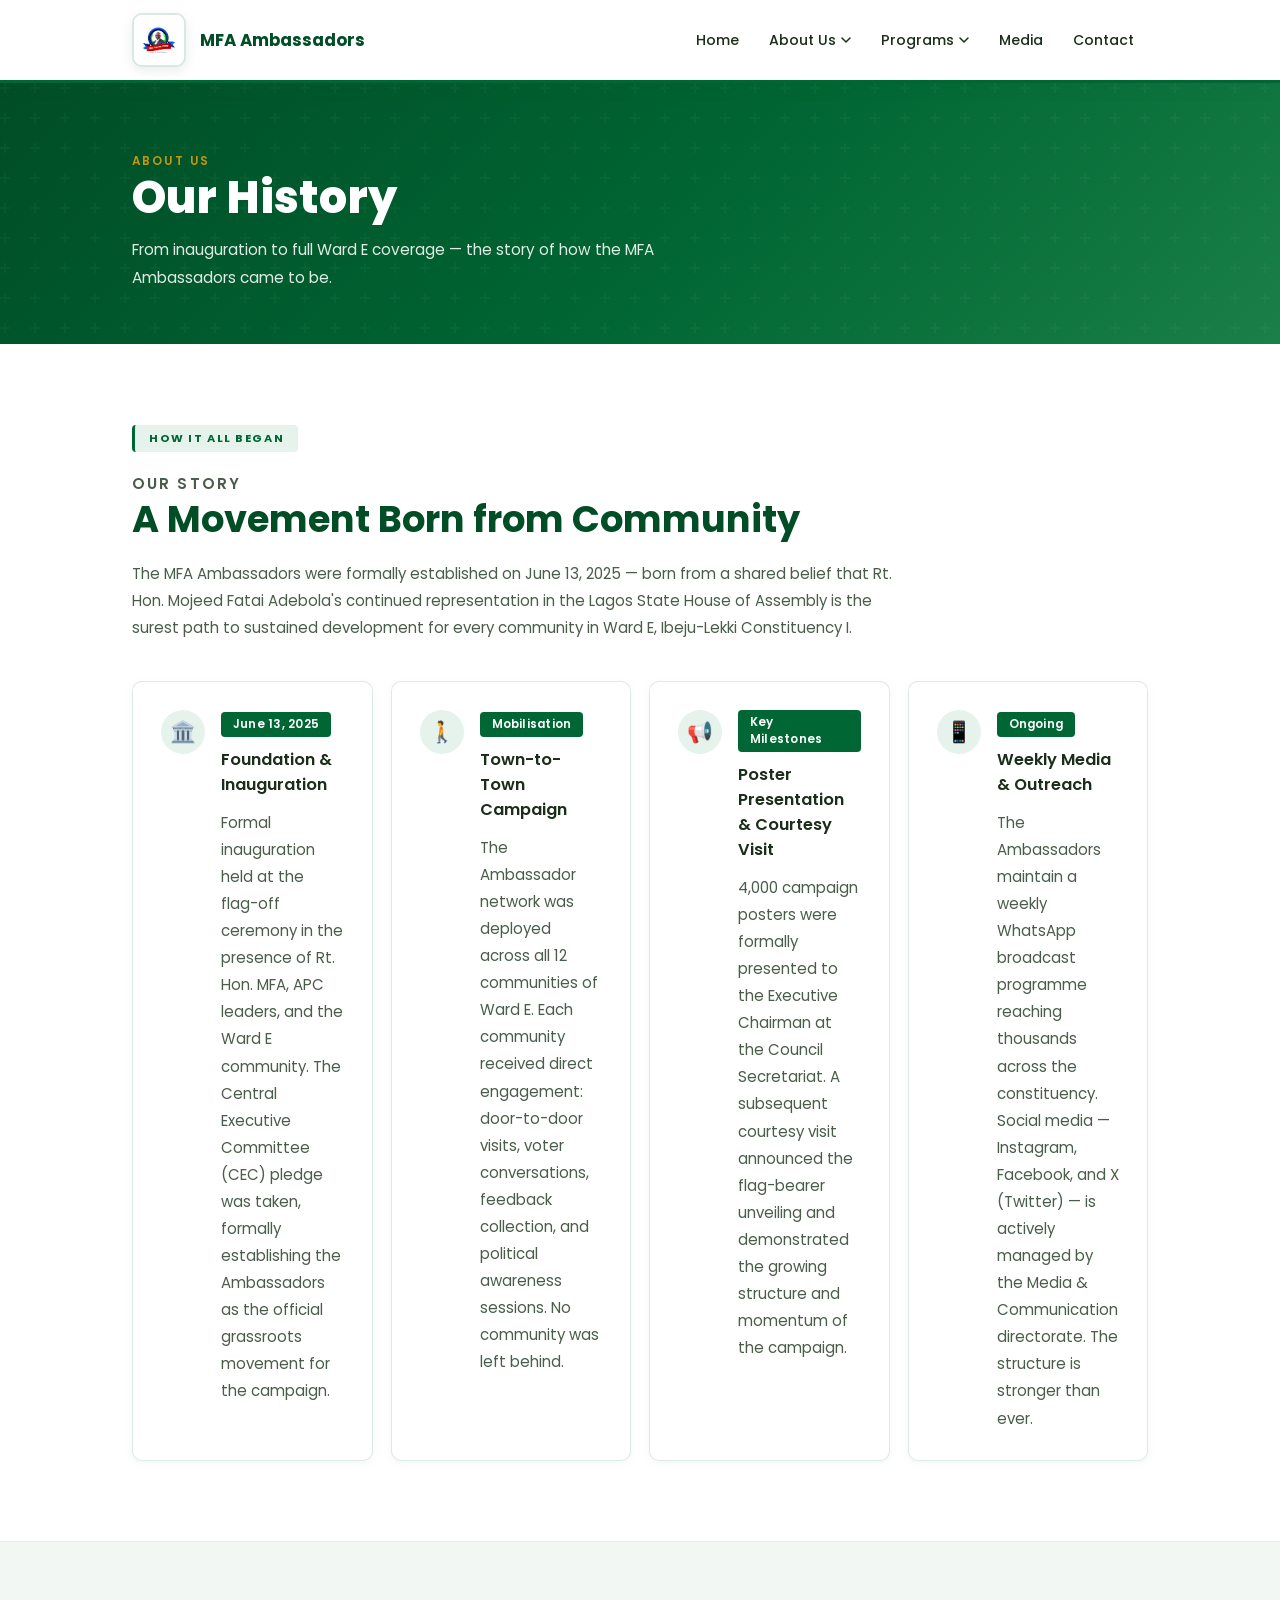
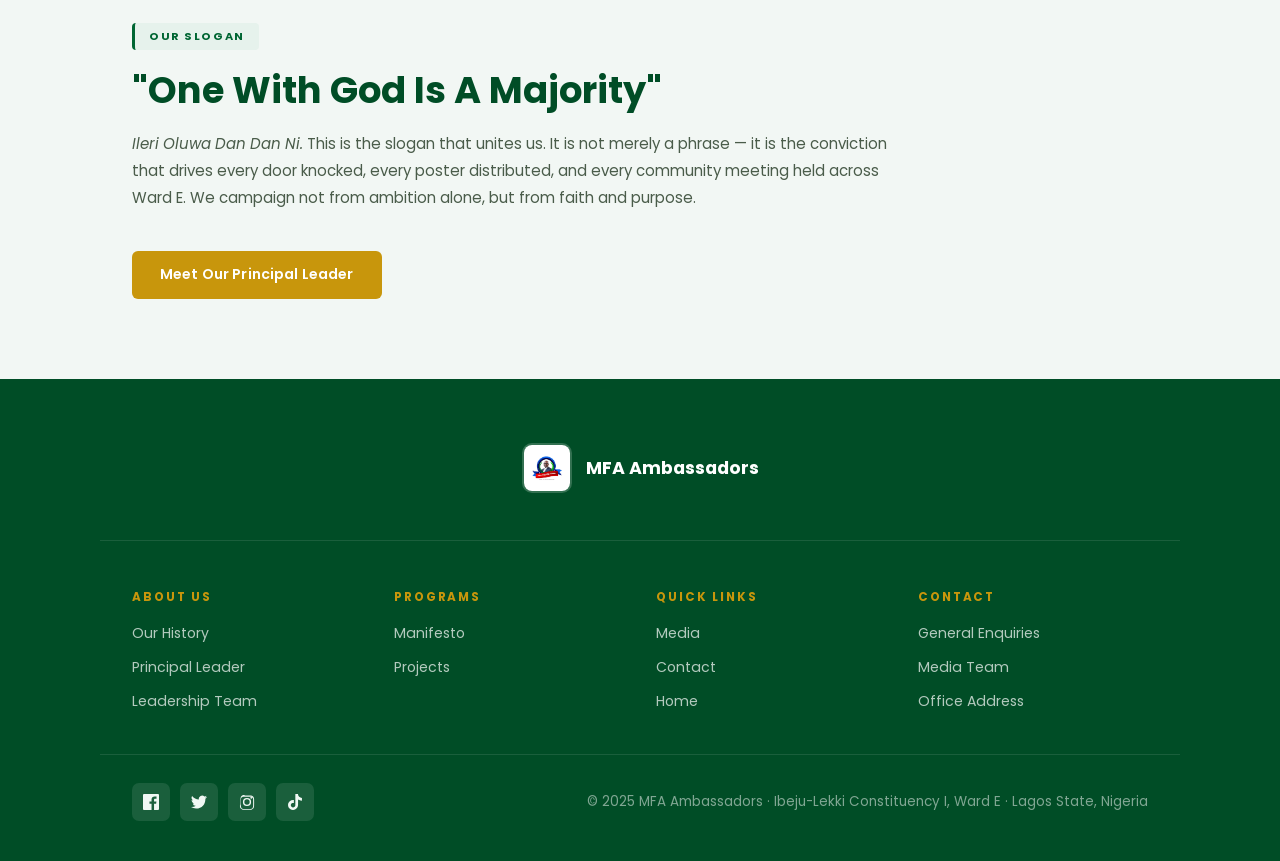
==== about-history.html @ 159f48ce "Restructure site to multi-page with dropdown nav - Replaced single-page layout with 8 dedicated page" ====
<!DOCTYPE html>
<html lang="en">
  <head>
    <meta charset="UTF-8" />
    <meta name="viewport" content="width=device-width, initial-scale=1.0" />
    <title>Our History — MFA Ambassadors</title>
    <link rel="stylesheet" href="styles.css" />
  </head>
  <body>

    <header class="topbar">
      <div class="container topbar-inner">
        <div class="brand-panel">
          <img src="images/MFA AMb Logo.jpeg" alt="MFA Logo" class="logo" />
          <a class="brand" href="index.html">MFA Ambassadors</a>
        </div>
        <button class="nav-toggle" aria-expanded="false" aria-controls="mainNav" type="button">
          <span class="sr-only">Toggle navigation</span>
          <span></span><span></span><span></span>
        </button>
        <nav id="mainNav" class="nav" aria-label="Primary navigation">
          <a href="index.html" class="nav-link">Home</a>
          <div class="nav-dropdown">
            <button class="nav-link nav-dropdown-toggle" aria-expanded="false" aria-haspopup="true">
              About Us
              <svg class="nav-arrow" viewBox="0 0 10 6" fill="none" aria-hidden="true"><path d="M1 1l4 4 4-4" stroke="currentColor" stroke-width="1.5" stroke-linecap="round" stroke-linejoin="round"/></svg>
            </button>
            <div class="nav-dropdown-menu">
              <a href="about-history.html" aria-current="page">Our History</a>
              <a href="about-principal.html">Principal Leader</a>
              <a href="about-leadership.html">Leadership Team</a>
            </div>
          </div>
          <div class="nav-dropdown">
            <button class="nav-link nav-dropdown-toggle" aria-expanded="false" aria-haspopup="true">
              Programs
              <svg class="nav-arrow" viewBox="0 0 10 6" fill="none" aria-hidden="true"><path d="M1 1l4 4 4-4" stroke="currentColor" stroke-width="1.5" stroke-linecap="round" stroke-linejoin="round"/></svg>
            </button>
            <div class="nav-dropdown-menu">
              <a href="programs-manifesto.html">MFA Ambassadors' Manifesto</a>
              <a href="programs-projects.html">Projects</a>
            </div>
          </div>
          <a href="media.html" class="nav-link">Media</a>
          <a href="contact.html" class="nav-link">Contact</a>
        </nav>
      </div>
    </header>

    <section class="page-hero">
      <div class="container">
        <span class="eyebrow">About Us</span>
        <h1>Our History</h1>
        <p class="intro">From inauguration to full Ward E coverage — the story of how the MFA Ambassadors came to be.</p>
      </div>
    </section>

    <main>

      <section class="section">
        <div class="container">
          <div class="section-badge">How It All Began</div>
          <div class="section-text">
            <p class="section-label">Our Story</p>
            <h2>A Movement Born from Community</h2>
            <p>
              The MFA Ambassadors were formally established on June 13, 2025 — born from a shared belief that Rt. Hon. Mojeed Fatai Adebola's continued representation in the Lagos State House of Assembly is the surest path to sustained development for every community in Ward E, Ibeju-Lekki Constituency I.
            </p>
          </div>

          <div class="timeline">
            <article class="timeline-item card">
              <div class="timeline-icon">
                <div style="width:44px;height:44px;border-radius:50%;background:var(--primary-light);display:flex;align-items:center;justify-content:center;font-size:1.3rem;">🏛️</div>
              </div>
              <div class="timeline-content">
                <span class="timeline-step">June 13, 2025</span>
                <h3>Foundation & Inauguration</h3>
                <p>Formal inauguration held at the flag-off ceremony in the presence of Rt. Hon. MFA, APC leaders, and the Ward E community. The Central Executive Committee (CEC) pledge was taken, formally establishing the Ambassadors as the official grassroots movement for the campaign.</p>
              </div>
            </article>

            <article class="timeline-item card">
              <div class="timeline-icon">
                <div style="width:44px;height:44px;border-radius:50%;background:var(--primary-light);display:flex;align-items:center;justify-content:center;font-size:1.3rem;">🚶</div>
              </div>
              <div class="timeline-content">
                <span class="timeline-step">Mobilisation</span>
                <h3>Town-to-Town Campaign</h3>
                <p>The Ambassador network was deployed across all 12 communities of Ward E. Each community received direct engagement: door-to-door visits, voter conversations, feedback collection, and political awareness sessions. No community was left behind.</p>
              </div>
            </article>

            <article class="timeline-item card">
              <div class="timeline-icon">
                <div style="width:44px;height:44px;border-radius:50%;background:var(--primary-light);display:flex;align-items:center;justify-content:center;font-size:1.3rem;">📢</div>
              </div>
              <div class="timeline-content">
                <span class="timeline-step">Key Milestones</span>
                <h3>Poster Presentation & Courtesy Visit</h3>
                <p>4,000 campaign posters were formally presented to the Executive Chairman at the Council Secretariat. A subsequent courtesy visit announced the flag-bearer unveiling and demonstrated the growing structure and momentum of the campaign.</p>
              </div>
            </article>

            <article class="timeline-item card">
              <div class="timeline-icon">
                <div style="width:44px;height:44px;border-radius:50%;background:var(--primary-light);display:flex;align-items:center;justify-content:center;font-size:1.3rem;">📱</div>
              </div>
              <div class="timeline-content">
                <span class="timeline-step">Ongoing</span>
                <h3>Weekly Media & Outreach</h3>
                <p>The Ambassadors maintain a weekly WhatsApp broadcast programme reaching thousands across the constituency. Social media — Instagram, Facebook, and X (Twitter) — is actively managed by the Media & Communication directorate. The structure is stronger than ever.</p>
              </div>
            </article>
          </div>
        </div>
      </section>

      <section class="section section-alt">
        <div class="container">
          <div class="section-badge">Our Slogan</div>
          <div class="section-text">
            <h2>"One With God Is A Majority"</h2>
            <p>
              <em>Ileri Oluwa Dan Dan Ni.</em> This is the slogan that unites us. It is not merely a phrase — it is the conviction that drives every door knocked, every poster distributed, and every community meeting held across Ward E. We campaign not from ambition alone, but from faith and purpose.
            </p>
          </div>
          <div style="margin-top: 24px;">
            <a href="about-principal.html" class="button primary">Meet Our Principal Leader</a>
          </div>
        </div>
      </section>

    </main>

    <footer class="footer">
      <div class="container footer-top">
        <a class="footer-logo" href="index.html">
          <img src="images/MFA AMb Logo.jpeg" alt="MFA Logo" />
          <span>MFA Ambassadors</span>
        </a>
      </div>
      <div class="container footer-grid">
        <div class="footer-column">
          <p class="footer-heading">About Us</p>
          <a href="about-history.html">Our History</a>
          <a href="about-principal.html">Principal Leader</a>
          <a href="about-leadership.html">Leadership Team</a>
        </div>
        <div class="footer-column">
          <p class="footer-heading">Programs</p>
          <a href="programs-manifesto.html">Manifesto</a>
          <a href="programs-projects.html">Projects</a>
        </div>
        <div class="footer-column">
          <p class="footer-heading">Quick Links</p>
          <a href="media.html">Media</a>
          <a href="contact.html">Contact</a>
          <a href="index.html">Home</a>
        </div>
        <div class="footer-column">
          <p class="footer-heading">Contact</p>
          <a href="contact.html">General Enquiries</a>
          <a href="contact.html">Media Team</a>
          <a href="contact.html">Office Address</a>
        </div>
      </div>
      <div class="container footer-bottom">
        <div class="footer-social">
          <a href="#" class="social-link" aria-label="Facebook"><svg viewBox="0 0 24 24" aria-hidden="true"><path d="M22.675 0H1.325C.593 0 0 .593 0 1.326v21.348C0 23.407.593 24 1.325 24H12.82v-9.294H9.692v-3.622h3.128V8.413c0-3.1 1.893-4.788 4.659-4.788 1.325 0 2.464.099 2.795.143v3.24l-1.918.001c-1.504 0-1.797.715-1.797 1.763v2.313h3.587l-.467 3.622h-3.12V24h6.116C23.407 24 24 23.407 24 22.674V1.326C24 .593 23.407 0 22.675 0z"/></svg></a>
          <a href="#" class="social-link" aria-label="Twitter/X"><svg viewBox="0 0 24 24" aria-hidden="true"><path d="M24 4.557a9.83 9.83 0 0 1-2.828.775 4.932 4.932 0 0 0 2.165-2.724 9.865 9.865 0 0 1-3.127 1.195 4.92 4.92 0 0 0-8.384 4.482A13.965 13.965 0 0 1 1.671 3.149a4.917 4.917 0 0 0 1.523 6.574 4.903 4.903 0 0 1-2.229-.616c-.054 2.28 1.581 4.415 3.949 4.89a4.935 4.935 0 0 1-2.224.084 4.27 4.27 0 0 0 4.6 3.417A9.868 9.868 0 0 1 0 19.54a13.934 13.934 0 0 0 7.548 2.212c9.057 0 14.01-6.53 14.01-14.01 0-.214-.005-.426-.014-.637A10.025 10.025 0 0 0 24 4.557z"/></svg></a>
          <a href="#" class="social-link" aria-label="Instagram"><svg viewBox="0 0 24 24" aria-hidden="true"><path d="M12 2.163c3.204 0 3.584.012 4.85.07 1.17.054 1.96.24 2.416.413a4.92 4.92 0 0 1 1.777 1.177 4.92 4.92 0 0 1 1.177 1.777c.173.456.359 1.246.413 2.416.058 1.266.07 1.646.07 4.85s-.012 3.584-.07 4.85c-.054 1.17-.24 1.96-.413 2.416a4.902 4.902 0 0 1-1.177 1.777 4.92 4.92 0 0 1-1.777 1.177c-.456.173-1.246.359-2.416.413-1.266.058-1.646.07-4.85.07s-3.584-.012-4.85-.07c-1.17-.054-1.96-.24-2.416-.413a4.92 4.92 0 0 1-1.777-1.177 4.92 4.92 0 0 1-1.177-1.777c-.173-.456-.359-1.246-.413-2.416C2.175 15.747 2.163 15.367 2.163 12s.012-3.584.07-4.85c.054-1.17.24-1.96.413-2.416a4.92 4.92 0 0 1 1.177-1.777 4.92 4.92 0 0 1 1.777-1.177c.456-.173 1.246-.359 2.416-.413C8.416 2.175 8.796 2.163 12 2.163zm0 1.838c-3.185 0-3.566.011-4.822.069-1.036.05-1.597.221-1.968.367-.493.197-.846.433-1.217.804a3.123 3.123 0 0 0-.804 1.217c-.146.371-.317.932-.367 1.968-.058 1.256-.069 1.637-.069 4.822s.011 3.566.069 4.822c.05 1.036.221 1.597.367 1.968.197.493.433.846.804 1.217.371.371.724.607 1.217.804.371.146.932.317 1.968.367 1.256.058 1.637.069 4.822.069s3.566-.011 4.822-.069c1.036-.05 1.597-.221 1.968-.367.493-.197.846-.433 1.217-.804a3.123 3.123 0 0 0 .804-1.217c.146-.371.317-.932.367-1.968.058-1.256.069-1.637.069-4.822s-.011-3.566-.069-4.822c-.05-1.036-.221-1.597-.367-1.968a3.123 3.123 0 0 0-.804-1.217 3.123 3.123 0 0 0-1.217-.804c-.371-.146-.932-.317-1.968-.367-1.256-.058-1.637-.069-4.822-.069zM12 5.838a6.162 6.162 0 1 0 0 12.324 6.162 6.162 0 0 0 0-12.324zm0 10.162a3.999 3.999 0 1 1 0-7.998 3.999 3.999 0 0 1 0 7.998zm6.406-11.845a1.44 1.44 0 1 0 0 2.881 1.44 1.44 0 0 0 0-2.881z"/></svg></a>
          <a href="#" class="social-link" aria-label="TikTok"><svg viewBox="0 0 24 24" aria-hidden="true"><path d="M12.525.02c1.31-.02 2.61-.01 3.91-.02.08 1.53.63 3.09 1.75 4.17 1.12 1.11 2.7 1.62 4.24 1.79v4.03c-1.44-.05-2.89-.35-4.2-.97-.57-.26-1.1-.59-1.62-.93-.01 2.92.01 5.84-.02 8.75-.08 1.4-.54 2.79-1.35 3.94-1.31 1.92-3.58 3.17-5.91 3.21-1.43.08-2.86-.31-4.08-1.03-2.02-1.19-3.44-3.37-3.65-5.71-.02-.5-.03-1-.01-1.49.18-1.9 1.12-3.72 2.58-4.96 1.66-1.44 3.98-2.13 6.15-1.72.02 1.48-.04 2.96-.04 4.44-.99-.32-2.15-.23-3.02.37-.63.41-1.11 1.04-1.36 1.75-.21.51-.15 1.07-.14 1.61.24 1.64 1.82 3.02 3.5 2.87 1.12-.01 2.19-.66 2.77-1.61.19-.33.4-.67.41-1.06.1-1.79.06-3.57.07-5.36.01-4.03-.01-8.05.02-12.07z"/></svg></a>
        </div>
        <p>© 2025 MFA Ambassadors · Ibeju-Lekki Constituency I, Ward E · Lagos State, Nigeria</p>
      </div>
    </footer>

    <script src="script.js"></script>
  </body>
</html>
---- styles.css ----
@import url('https://fonts.googleapis.com/css2?family=Poppins:ital,wght@0,300;0,400;0,500;0,600;0,700;0,800;1,400&display=swap');

:root {
  color-scheme: light;
  --bg: #f0f4f2;
  --surface: #ffffff;
  --surface-alt: #f2f7f4;
  --text: #1a2e1a;
  --muted: #4a5c4a;
  --primary: #006633;
  --primary-dark: #004d26;
  --primary-light: #e6f2ec;
  --accent: #c8960c;
  --accent-dark: #a67800;
  --card: #ffffff;
  --border: rgba(0, 102, 51, 0.13);
}

* {
  box-sizing: border-box;
}

html, body {
  margin: 0;
  min-height: 100%;
  font-family: 'Poppins', system-ui, -apple-system, sans-serif;
  background: var(--bg);
  color: var(--text);
  scroll-behavior: smooth;
}

img {
  max-width: 100%;
  display: block;
  height: auto;
}

.contact-image-placeholder img,
.leader-image img,
.exco-item img,
.timeline-icon img,
.footer-logo img {
  width: 100%;
  height: auto;
  object-fit: cover;
}

button, input, textarea, a, select {
  font: inherit;
}

main {
  background: transparent;
  margin: 0 auto;
  padding: 0;
}

.container {
  width: min(1080px, calc(100% - 64px));
  margin: 0 auto;
  padding: 0 32px;
}

.container-wide {
  width: min(1200px, calc(100% - 48px));
  margin: 0 auto;
  padding: 0 32px;
}

/* ── Header / Topbar ── */
.topbar {
  position: sticky;
  top: 0;
  z-index: 100;
  background: #ffffff;
  border-bottom: 3px solid var(--primary);
  box-shadow: 0 4px 16px rgba(0, 102, 51, 0.09);
}

.topbar-inner {
  display: flex;
  align-items: center;
  justify-content: space-between;
  gap: 16px;
  min-height: 80px;
}

.brand-panel {
  display: flex;
  align-items: center;
  gap: 14px;
  flex-shrink: 0;
}

.logo {
  width: 54px;
  height: 54px;
  flex-shrink: 0;
  object-fit: contain;
  border-radius: 10px;
  border: 2px solid rgba(0, 102, 51, 0.15);
  background: #ffffff;
  box-shadow: 0 4px 12px rgba(0, 102, 51, 0.1);
}

.brand {
  color: var(--primary-dark);
  font-weight: 700;
  text-decoration: none;
  font-size: 1.05rem;
  white-space: nowrap;
}

/* ── Primary Nav ── */
.nav {
  display: flex;
  align-items: center;
  gap: 2px;
}

.nav-link {
  color: var(--text);
  text-decoration: none;
  font-weight: 500;
  font-size: 0.88rem;
  padding: 8px 14px;
  border-radius: 6px;
  transition: color 0.2s, background 0.2s;
}

.nav-link:hover,
.nav-link:focus-visible {
  color: var(--primary);
  background: var(--primary-light);
}

.nav-link[aria-current="page"] {
  color: var(--primary);
  font-weight: 600;
}

/* ── Dropdown ── */
.nav-dropdown {
  position: relative;
}

.nav-dropdown-toggle {
  background: none;
  border: none;
  cursor: pointer;
  display: flex;
  align-items: center;
  gap: 5px;
}

.nav-arrow {
  width: 10px;
  height: 6px;
  flex-shrink: 0;
  transition: transform 0.2s;
}

.nav-dropdown.open > .nav-dropdown-toggle .nav-arrow {
  transform: rotate(180deg);
}

.nav-dropdown-menu {
  display: none;
  position: absolute;
  top: calc(100% + 10px);
  left: 0;
  background: #ffffff;
  border: 1px solid var(--border);
  border-top: 3px solid var(--primary);
  border-radius: 0 0 10px 10px;
  box-shadow: 0 12px 32px rgba(0, 102, 51, 0.13);
  min-width: 230px;
  padding: 6px 0;
  z-index: 200;
}

.nav-dropdown.open > .nav-dropdown-menu {
  display: block;
}

.nav-dropdown-menu a {
  display: block;
  padding: 10px 20px;
  color: var(--text);
  text-decoration: none;
  font-size: 0.86rem;
  font-weight: 500;
  transition: color 0.2s, background 0.2s;
  white-space: nowrap;
}

.nav-dropdown-menu a:hover {
  color: var(--primary);
  background: var(--primary-light);
}

/* Hamburger toggle */
.nav-toggle {
  display: none;
  align-items: center;
  justify-content: center;
  width: 44px;
  height: 44px;
  border: 2px solid var(--primary);
  border-radius: 8px;
  background: transparent;
  cursor: pointer;
  transition: background 0.2s;
  flex-shrink: 0;
}

.nav-toggle:hover {
  background: var(--primary-light);
}

.nav-toggle span {
  display: block;
  width: 20px;
  height: 2px;
  background: var(--primary);
  border-radius: 999px;
  margin: 4px 0;
}

.sr-only {
  position: absolute;
  width: 1px;
  height: 1px;
  padding: 0;
  margin: -1px;
  overflow: hidden;
  clip: rect(0, 0, 0, 0);
  white-space: nowrap;
  border: 0;
}

/* ── Hero (home) ── */
.hero {
  padding: 108px 0 92px;
  background: linear-gradient(135deg, var(--primary-dark) 0%, var(--primary) 55%, #1a8048 100%);
  position: relative;
  overflow: hidden;
}

.hero::before {
  content: '';
  position: absolute;
  inset: 0;
  background-image: url("data:image/svg+xml,%3Csvg width='60' height='60' viewBox='0 0 60 60' xmlns='http://www.w3.org/2000/svg'%3E%3Cg fill='none' fill-rule='evenodd'%3E%3Cg fill='%23ffffff' fill-opacity='0.03'%3E%3Cpath d='M36 34v-4h-2v4h-4v2h4v4h2v-4h4v-2h-4zm0-30V0h-2v4h-4v2h4v4h2V6h4V4h-4zM6 34v-4H4v4H0v2h4v4h2v-4h4v-2H6zM6 4V0H4v4H0v2h4v4h2V6h4V4H6z'/%3E%3C/g%3E%3C/g%3E%3C/svg%3E");
  pointer-events: none;
}

.hero-content {
  display: grid;
  gap: 24px;
  max-width: 760px;
  position: relative;
  z-index: 1;
}

/* ── Page Hero (sub-pages) ── */
.page-hero {
  padding: 64px 0 52px;
  background: linear-gradient(135deg, var(--primary-dark) 0%, var(--primary) 55%, #1a8048 100%);
  position: relative;
  overflow: hidden;
}

.page-hero::before {
  content: '';
  position: absolute;
  inset: 0;
  background-image: url("data:image/svg+xml,%3Csvg width='60' height='60' viewBox='0 0 60 60' xmlns='http://www.w3.org/2000/svg'%3E%3Cg fill='none' fill-rule='evenodd'%3E%3Cg fill='%23ffffff' fill-opacity='0.03'%3E%3Cpath d='M36 34v-4h-2v4h-4v2h4v4h2v-4h4v-2h-4zm0-30V0h-2v4h-4v2h4v4h2V6h4V4h-4zM6 34v-4H4v4H0v2h4v4h2v-4h4v-2H6zM6 4V0H4v4H0v2h4v4h2V6h4V4H6z'/%3E%3C/g%3E%3C/g%3E%3C/svg%3E");
  pointer-events: none;
}

.page-hero .container {
  position: relative;
  z-index: 1;
}

.page-hero h1 {
  font-size: clamp(1.8rem, 3.5vw, 2.8rem);
  margin: 0;
  color: #ffffff;
  font-weight: 800;
  line-height: 1.15;
}

.page-hero .eyebrow {
  margin: 0 0 12px;
}

.page-hero .intro {
  font-size: 0.96rem;
  margin-top: 12px;
}

/* Shared hero text */
.eyebrow {
  margin: 0;
  color: var(--accent);
  font-weight: 600;
  letter-spacing: 0.18em;
  text-transform: uppercase;
  font-size: 0.74rem;
}

h1 {
  margin: 0;
  font-size: clamp(2.4rem, 5vw, 3.8rem);
  line-height: 1.08;
  color: #ffffff;
  font-weight: 800;
}

.intro {
  margin: 0;
  max-width: 68ch;
  color: rgba(255, 255, 255, 0.88);
  line-height: 1.85;
  font-size: 0.98rem;
}

.hero-actions {
  display: flex;
  flex-wrap: wrap;
  gap: 14px;
  margin-top: 4px;
}

/* ── Buttons ── */
.button {
  display: inline-flex;
  align-items: center;
  justify-content: center;
  min-height: 48px;
  padding: 0 28px;
  border-radius: 6px;
  text-decoration: none;
  font-weight: 600;
  font-size: 0.88rem;
  transition: transform 0.2s, background 0.2s, box-shadow 0.2s;
  border: none;
  cursor: pointer;
  letter-spacing: 0.01em;
}

.button:hover {
  transform: translateY(-2px);
  box-shadow: 0 8px 20px rgba(0, 0, 0, 0.14);
}

.primary {
  background: var(--accent);
  color: #ffffff;
}

.primary:hover {
  background: var(--accent-dark);
}

.secondary {
  background: rgba(255, 255, 255, 0.14);
  border: 2px solid rgba(255, 255, 255, 0.5);
  color: #ffffff;
}

.secondary:hover {
  background: rgba(255, 255, 255, 0.25);
}

.button-outline {
  background: transparent;
  border: 2px solid var(--primary);
  color: var(--primary);
  font-weight: 600;
}

.button-outline:hover {
  background: var(--primary);
  color: #ffffff;
}

/* ── Sections ── */
.section {
  padding: 80px 0;
  background: var(--surface);
}

.section-alt {
  background: var(--surface-alt);
}

.section + .section {
  border-top: 1px solid rgba(0, 102, 51, 0.07);
}

.section-badge {
  display: inline-block;
  background: var(--primary-light);
  color: var(--primary);
  text-transform: uppercase;
  letter-spacing: 0.14em;
  font-size: 0.7rem;
  font-weight: 700;
  padding: 5px 14px;
  border-radius: 4px;
  margin-bottom: 18px;
  border-left: 3px solid var(--primary);
}

.section-label {
  margin: 0 0 10px;
  color: var(--primary);
  font-size: 0.78rem;
  letter-spacing: 0.14em;
  text-transform: uppercase;
  font-weight: 600;
}

.section-text {
  max-width: 760px;
  margin-bottom: 40px;
}

.section h2 {
  margin: 0 0 18px;
  font-size: clamp(1.65rem, 3vw, 2.3rem);
  font-weight: 700;
  color: var(--primary-dark);
  line-height: 1.2;
}

.card h3,
.mission-card h3,
.timeline-item h3 {
  margin: 0 0 12px;
  color: var(--text);
  font-size: 1.02rem;
  font-weight: 600;
}

.section p,
.leader-description,
.timeline-item p,
.mission-card p {
  margin: 0;
  color: var(--muted);
  line-height: 1.8;
  font-size: 0.94rem;
}

/* ── Cards ── */
.section-grid,
.programs-grid,
.events-grid,
.mission-grid,
.stats-grid {
  display: grid;
  gap: 20px;
  margin-top: 32px;
}

.section-grid,
.programs-grid,
.events-grid,
.stats-grid {
  grid-template-columns: repeat(auto-fit, minmax(220px, 1fr));
}

.mission-grid {
  grid-template-columns: repeat(auto-fit, minmax(280px, 1fr));
}

.card,
.program-card,
.event-card,
.form-card,
.leader-card,
.mission-card,
.timeline-item {
  background: var(--card);
  border: 1px solid var(--border);
  border-radius: 10px;
  padding: 28px;
  box-shadow: 0 2px 8px rgba(0, 102, 51, 0.05);
  transition: box-shadow 0.2s, transform 0.2s;
}

.card:hover,
.program-card:hover,
.event-card:hover {
  box-shadow: 0 8px 24px rgba(0, 102, 51, 0.11);
  transform: translateY(-3px);
}

.card img {
  display: block;
  margin: 0 auto 16px;
  border-radius: 8px;
}

/* ── Nav cards (home page explore section) ── */
.nav-cards {
  display: grid;
  gap: 20px;
  grid-template-columns: repeat(auto-fit, minmax(220px, 1fr));
  margin-top: 32px;
}

.nav-card {
  display: block;
  background: var(--card);
  border: 1px solid var(--border);
  border-radius: 10px;
  padding: 32px 28px;
  text-decoration: none;
  box-shadow: 0 2px 8px rgba(0, 102, 51, 0.05);
  transition: box-shadow 0.2s, transform 0.2s, border-color 0.2s;
}

.nav-card:hover {
  box-shadow: 0 8px 28px rgba(0, 102, 51, 0.13);
  transform: translateY(-4px);
  border-color: rgba(0, 102, 51, 0.3);
}

.nav-card-icon {
  font-size: 2rem;
  margin-bottom: 16px;
}

.nav-card h3 {
  margin: 0 0 8px;
  color: var(--primary-dark);
  font-size: 1rem;
  font-weight: 700;
}

.nav-card p {
  margin: 0;
  color: var(--muted);
  font-size: 0.85rem;
  line-height: 1.65;
}

.nav-card-arrow {
  display: inline-block;
  margin-top: 16px;
  color: var(--primary);
  font-weight: 600;
  font-size: 0.82rem;
  letter-spacing: 0.04em;
}

/* ── Principal Leader Spotlight (home) ── */
.leader-spotlight {
  padding: 80px 0;
  background: var(--surface);
}

.leader-spotlight-inner {
  display: grid;
  grid-template-columns: 1fr 1.35fr;
  gap: 64px;
  align-items: center;
}

.leader-spotlight-image img {
  width: 100%;
  max-width: 420px;
  border-radius: 14px;
  border: 4px solid var(--primary);
  box-shadow: 0 20px 48px rgba(0, 102, 51, 0.16);
}

.leader-spotlight-content .eyebrow {
  color: var(--accent);
  margin-bottom: 16px;
  display: block;
}

.leader-spotlight-content h2 {
  color: var(--primary-dark);
  font-size: clamp(1.6rem, 2.8vw, 2.2rem);
  margin: 0 0 8px;
}

.leader-spotlight-content .leader-title {
  color: var(--muted);
  font-size: 0.88rem;
  margin: 0 0 28px;
  font-weight: 500;
}

.leader-quote {
  border-left: 4px solid var(--primary);
  padding: 18px 22px;
  background: var(--primary-light);
  border-radius: 0 8px 8px 0;
  margin: 0 0 32px;
}

.leader-quote p {
  font-style: italic;
  color: var(--text);
  line-height: 1.85;
  font-size: 0.97rem;
  margin: 0;
}

.leader-quote cite {
  display: block;
  margin-top: 12px;
  font-size: 0.8rem;
  color: var(--primary);
  font-style: normal;
  font-weight: 700;
  letter-spacing: 0.02em;
}

/* ── Leader Card (sub-pages) ── */
.leader-card {
  display: grid;
  gap: 20px;
  border-left: 4px solid var(--primary);
}

.leader-role {
  margin: 0;
  color: var(--primary);
  text-transform: uppercase;
  letter-spacing: 0.15em;
  font-size: 0.72rem;
  font-weight: 700;
}

/* ── Timeline ── */
.timeline {
  display: grid;
  gap: 18px;
  margin-top: 28px;
  grid-template-columns: repeat(auto-fit, minmax(220px, 1fr));
}

.timeline-item {
  display: flex;
  gap: 16px;
  align-items: flex-start;
}

.timeline-icon {
  flex-shrink: 0;
}

.timeline-content {
  flex: 1;
}

.timeline-step {
  display: inline-block;
  background: var(--primary);
  color: #ffffff;
  font-weight: 600;
  padding: 4px 12px;
  border-radius: 4px;
  font-size: 0.74rem;
  margin-bottom: 10px;
  letter-spacing: 0.02em;
}

/* ── Mission / Manifesto ── */
.mission-pillars {
  display: grid;
  gap: 24px;
  margin-top: 32px;
  grid-template-columns: repeat(auto-fit, minmax(260px, 1fr));
}

.mission-blueprint {
  margin-top: 40px;
  padding: 36px;
  background: var(--primary-light);
  border: 1px solid rgba(0, 102, 51, 0.14);
  border-radius: 10px;
  border-left: 4px solid var(--primary);
}

.mission-blueprint h3 {
  color: var(--primary-dark);
  margin: 0 0 14px;
  font-size: 1.15rem;
  font-weight: 700;
}

.pull-quote {
  margin: 20px 0 0;
  padding: 20px 24px;
  background: rgba(0, 102, 51, 0.06);
  border-left: 4px solid var(--accent);
  font-style: italic;
  color: var(--muted);
  border-radius: 0 8px 8px 0;
  line-height: 1.8;
  font-size: 0.94rem;
}

/* ── About / Leader Image ── */
.about-images {
  margin-top: 40px;
  display: grid;
  justify-items: center;
  place-items: center;
  text-align: center;
  gap: 28px;
}

.leader-image {
  text-align: center;
  margin: 0 auto;
  display: flex;
  flex-direction: column;
  align-items: center;
  width: 100%;
  max-width: 500px;
}

.leader-image img {
  width: 100%;
  max-width: 440px;
  height: auto;
  border-radius: 14px;
  object-fit: cover;
  border: 4px solid var(--primary);
  margin-bottom: 20px;
  box-shadow: 0 16px 40px rgba(0, 102, 51, 0.18);
}

.leader-image h3 {
  margin: 0 0 8px;
  font-size: 1.2rem;
  color: var(--primary-dark);
  font-weight: 700;
}

.leader-image p {
  margin: 0;
  color: var(--muted);
  font-size: 0.88rem;
}

/* ── Excos Grid ── */
.excos-grid {
  display: grid;
  grid-template-columns: repeat(auto-fit, minmax(160px, 1fr));
  gap: 20px;
}

.exco-item {
  text-align: center;
  padding: 24px 14px;
  background: var(--card);
  border: 1px solid var(--border);
  border-radius: 10px;
  transition: box-shadow 0.2s, transform 0.2s;
}

.exco-item:hover {
  box-shadow: 0 6px 18px rgba(0, 102, 51, 0.1);
  transform: translateY(-2px);
}

.exco-item img {
  width: 80px;
  height: 80px;
  border-radius: 50%;
  object-fit: cover;
  border: 3px solid var(--primary);
  margin: 0 auto 12px;
}

.exco-item p {
  margin: 0;
  font-size: 0.8rem;
  line-height: 1.5;
  color: var(--muted);
}

/* ── Slogan ── */
.slogan {
  margin: 8px 0 0;
  font-size: 0.96rem;
  font-weight: 600;
  color: var(--accent);
  font-style: italic;
}

/* ── Lists ── */
.communities-list,
.activities-list {
  list-style: none;
  padding: 0;
  margin: 20px 0;
}

.communities-list li,
.activities-list li {
  padding: 14px 0 14px 22px;
  border-bottom: 1px solid rgba(0, 102, 51, 0.07);
  position: relative;
  color: var(--muted);
  line-height: 1.75;
  font-size: 0.92rem;
}

.communities-list li::before,
.activities-list li::before {
  content: '';
  position: absolute;
  left: 0;
  top: 22px;
  width: 8px;
  height: 8px;
  border-radius: 50%;
  background: var(--primary);
}

.communities-list li:last-child,
.activities-list li:last-child {
  border-bottom: none;
}

/* ── History / Projects headings ── */
.history-content h3,
.projects-content h3 {
  margin: 32px 0 12px;
  font-size: 1.2rem;
  color: var(--primary-dark);
  font-weight: 700;
}

.history-content p {
  margin-bottom: 16px;
}

/* ── CEC Table ── */
.cec-table {
  width: 100%;
  border-collapse: collapse;
  margin: 20px 0;
  background: var(--card);
  border-radius: 10px;
  overflow: hidden;
}

.cec-table th,
.cec-table td {
  padding: 12px 16px;
  text-align: left;
  border-bottom: 1px solid var(--border);
  vertical-align: middle;
  font-size: 0.9rem;
}

.cec-table th {
  background: var(--primary-light);
  font-weight: 600;
  color: var(--primary-dark);
}

.cec-table tr:last-child td {
  border-bottom: none;
}

/* ── Form / Labels ── */
.form-card {
  display: grid;
  gap: 16px;
}

label {
  display: grid;
  gap: 8px;
  font-size: 0.88rem;
  font-weight: 500;
  color: var(--text);
}

input,
textarea,
select {
  width: 100%;
  padding: 12px 16px;
  border-radius: 7px;
  border: 1px solid rgba(0, 102, 51, 0.2);
  background: #ffffff;
  color: var(--text);
  outline: none;
}

input:focus,
textarea:focus,
select:focus {
  border-color: var(--primary);
  box-shadow: 0 0 0 3px rgba(0, 102, 51, 0.1);
}

/* ── Contact Section ── */
.contact-details p {
  margin: 12px 0;
  color: var(--muted);
  font-size: 0.92rem;
  line-height: 1.7;
}

.contact-panel {
  display: grid;
  grid-template-columns: minmax(300px, 1.1fr) minmax(280px, 0.9fr);
  gap: 48px;
  align-items: start;
  margin-bottom: 48px;
}

.contact-copy {
  display: grid;
  gap: 24px;
}

.contact-image-placeholder {
  min-height: 340px;
  background: var(--primary-light);
  border-radius: 12px;
  border: 1px dashed rgba(0, 102, 51, 0.25);
  display: flex;
  align-items: center;
  justify-content: center;
  overflow: hidden;
}

.contact-image-placeholder span {
  width: 100%;
  height: 100%;
  display: block;
}

.contact-image-placeholder img {
  width: 100%;
  height: 100%;
  object-fit: cover;
  display: block;
}

.contact-form-wrapper {
  background: #ffffff;
  border: 1px solid rgba(0, 102, 51, 0.12);
  border-radius: 10px;
  padding: 36px;
  box-shadow: 0 4px 20px rgba(0, 102, 51, 0.07);
}

.contact-form-wrapper input,
.contact-form-wrapper textarea,
.contact-form-wrapper select {
  background: var(--surface-alt);
  border-color: rgba(0, 102, 51, 0.18);
}

.contact-form-wrapper .button.primary {
  background: var(--primary);
  color: #ffffff;
  width: 100%;
}

.contact-form-wrapper .button.primary:hover {
  background: var(--primary-dark);
}

/* ── Media page ── */
.media-grid {
  display: grid;
  gap: 24px;
  grid-template-columns: repeat(auto-fit, minmax(260px, 1fr));
  margin-top: 32px;
}

.media-card {
  background: var(--card);
  border: 1px solid var(--border);
  border-radius: 10px;
  padding: 32px 28px;
  box-shadow: 0 2px 8px rgba(0, 102, 51, 0.05);
  transition: box-shadow 0.2s, transform 0.2s;
}

.media-card:hover {
  box-shadow: 0 8px 24px rgba(0, 102, 51, 0.11);
  transform: translateY(-3px);
}

.media-card-icon {
  font-size: 2.2rem;
  margin-bottom: 16px;
}

.media-card h3 {
  margin: 0 0 10px;
  color: var(--primary-dark);
  font-size: 1rem;
  font-weight: 700;
}

.media-card p {
  margin: 0;
  color: var(--muted);
  font-size: 0.88rem;
  line-height: 1.7;
}

.social-handles {
  display: flex;
  flex-direction: column;
  gap: 12px;
  margin-top: 16px;
}

.social-handle-link {
  display: flex;
  align-items: center;
  gap: 10px;
  color: var(--primary);
  text-decoration: none;
  font-size: 0.88rem;
  font-weight: 600;
  transition: color 0.2s;
}

.social-handle-link:hover {
  color: var(--primary-dark);
}

/* ── Footer ── */
.footer {
  padding: 64px 0 40px;
  background: var(--primary-dark);
  color: #f0f8f4;
}

.footer-top {
  text-align: center;
  margin-bottom: 48px;
  padding-bottom: 40px;
  border-bottom: 1px solid rgba(255, 255, 255, 0.1);
}

.footer-logo {
  display: inline-flex;
  align-items: center;
  gap: 14px;
  text-decoration: none;
  color: #ffffff;
  font-weight: 700;
  font-size: 1.1rem;
}

.footer-logo img {
  width: 50px;
  height: 50px;
  border-radius: 10px;
  object-fit: cover;
  border: 2px solid rgba(255, 255, 255, 0.2);
}

.footer-grid {
  display: grid;
  gap: 32px;
  grid-template-columns: repeat(auto-fit, minmax(160px, 1fr));
  margin-bottom: 40px;
}

.footer-column {
  display: grid;
  gap: 10px;
  align-content: start;
}

.footer-heading {
  margin: 0 0 6px;
  color: var(--accent);
  font-size: 0.74rem;
  letter-spacing: 0.16em;
  text-transform: uppercase;
  font-weight: 700;
}

.footer-column a {
  color: rgba(255, 255, 255, 0.7);
  text-decoration: none;
  font-size: 0.88rem;
  line-height: 1.7;
  transition: color 0.2s;
}

.footer-column a:hover {
  color: #ffffff;
}

.footer-bottom {
  display: flex;
  flex-wrap: wrap;
  justify-content: space-between;
  align-items: center;
  gap: 18px;
  border-top: 1px solid rgba(255, 255, 255, 0.1);
  padding-top: 28px;
}

.footer-social {
  display: flex;
  gap: 10px;
}

.social-link {
  display: inline-flex;
  align-items: center;
  justify-content: center;
  width: 38px;
  height: 38px;
  border-radius: 7px;
  background: rgba(255, 255, 255, 0.1);
  color: #f0f8f4;
  text-decoration: none;
  transition: transform 0.2s, background 0.2s;
}

.social-link svg {
  width: 16px;
  height: 16px;
  fill: currentColor;
}

.social-link:hover {
  background: var(--accent);
  transform: translateY(-2px);
}

.footer-bottom p {
  margin: 0;
  color: rgba(255, 255, 255, 0.5);
  font-size: 0.84rem;
}

/* ── Responsive ── */
@media (max-width: 940px) {
  .leader-spotlight-inner,
  .contact-panel {
    grid-template-columns: 1fr;
  }

  .leader-spotlight-image {
    text-align: center;
  }

  .leader-spotlight-image img {
    margin: 0 auto;
  }

  .nav-toggle {
    display: inline-flex;
  }

  .nav {
    display: none;
    position: absolute;
    top: 100%;
    left: 0;
    right: 0;
    flex-direction: column;
    align-items: stretch;
    gap: 0;
    background: #ffffff;
    border-top: 2px solid var(--primary);
    box-shadow: 0 12px 32px rgba(0, 102, 51, 0.1);
    z-index: 200;
    padding: 8px 0;
  }

  .nav.nav-open {
    display: flex;
  }

  .topbar-inner {
    position: relative;
  }

  .nav-link {
    padding: 14px 24px;
    border-radius: 0;
    border-bottom: 1px solid rgba(0, 102, 51, 0.07);
  }

  /* Mobile dropdown: inline expand */
  .nav-dropdown {
    display: contents;
  }

  .nav-dropdown-toggle {
    padding: 14px 24px;
    border-radius: 0;
    border-bottom: 1px solid rgba(0, 102, 51, 0.07);
    width: 100%;
    justify-content: space-between;
    font-weight: 500;
    font-size: 0.88rem;
    color: var(--text);
  }

  .nav-dropdown-menu {
    position: static;
    box-shadow: none;
    border: none;
    border-top: none;
    border-radius: 0;
    background: var(--primary-light);
    min-width: unset;
    padding: 4px 0;
  }

  .nav-dropdown-menu a {
    padding: 11px 36px;
    font-size: 0.84rem;
    border-bottom: 1px solid rgba(0, 102, 51, 0.06);
  }

  .nav-dropdown-menu a:last-child {
    border-bottom: none;
  }
}

@media (max-width: 760px) {
  .hero {
    padding: 72px 0 60px;
  }

  .page-hero {
    padding: 48px 0 40px;
  }

  .hero-actions {
    flex-direction: column;
    align-items: stretch;
  }

  .hero-actions .button {
    width: 100%;
    text-align: center;
  }

  .section {
    padding: 52px 0;
  }

  .leader-spotlight {
    padding: 56px 0;
  }

  .footer-bottom {
    flex-direction: column;
    align-items: flex-start;
  }

  .footer-social {
    flex-wrap: wrap;
  }

  .contact-panel {
    gap: 28px;
  }

  .contact-image-placeholder {
    min-height: 220px;
  }

  .contact-form-wrapper {
    padding: 24px;
  }
}
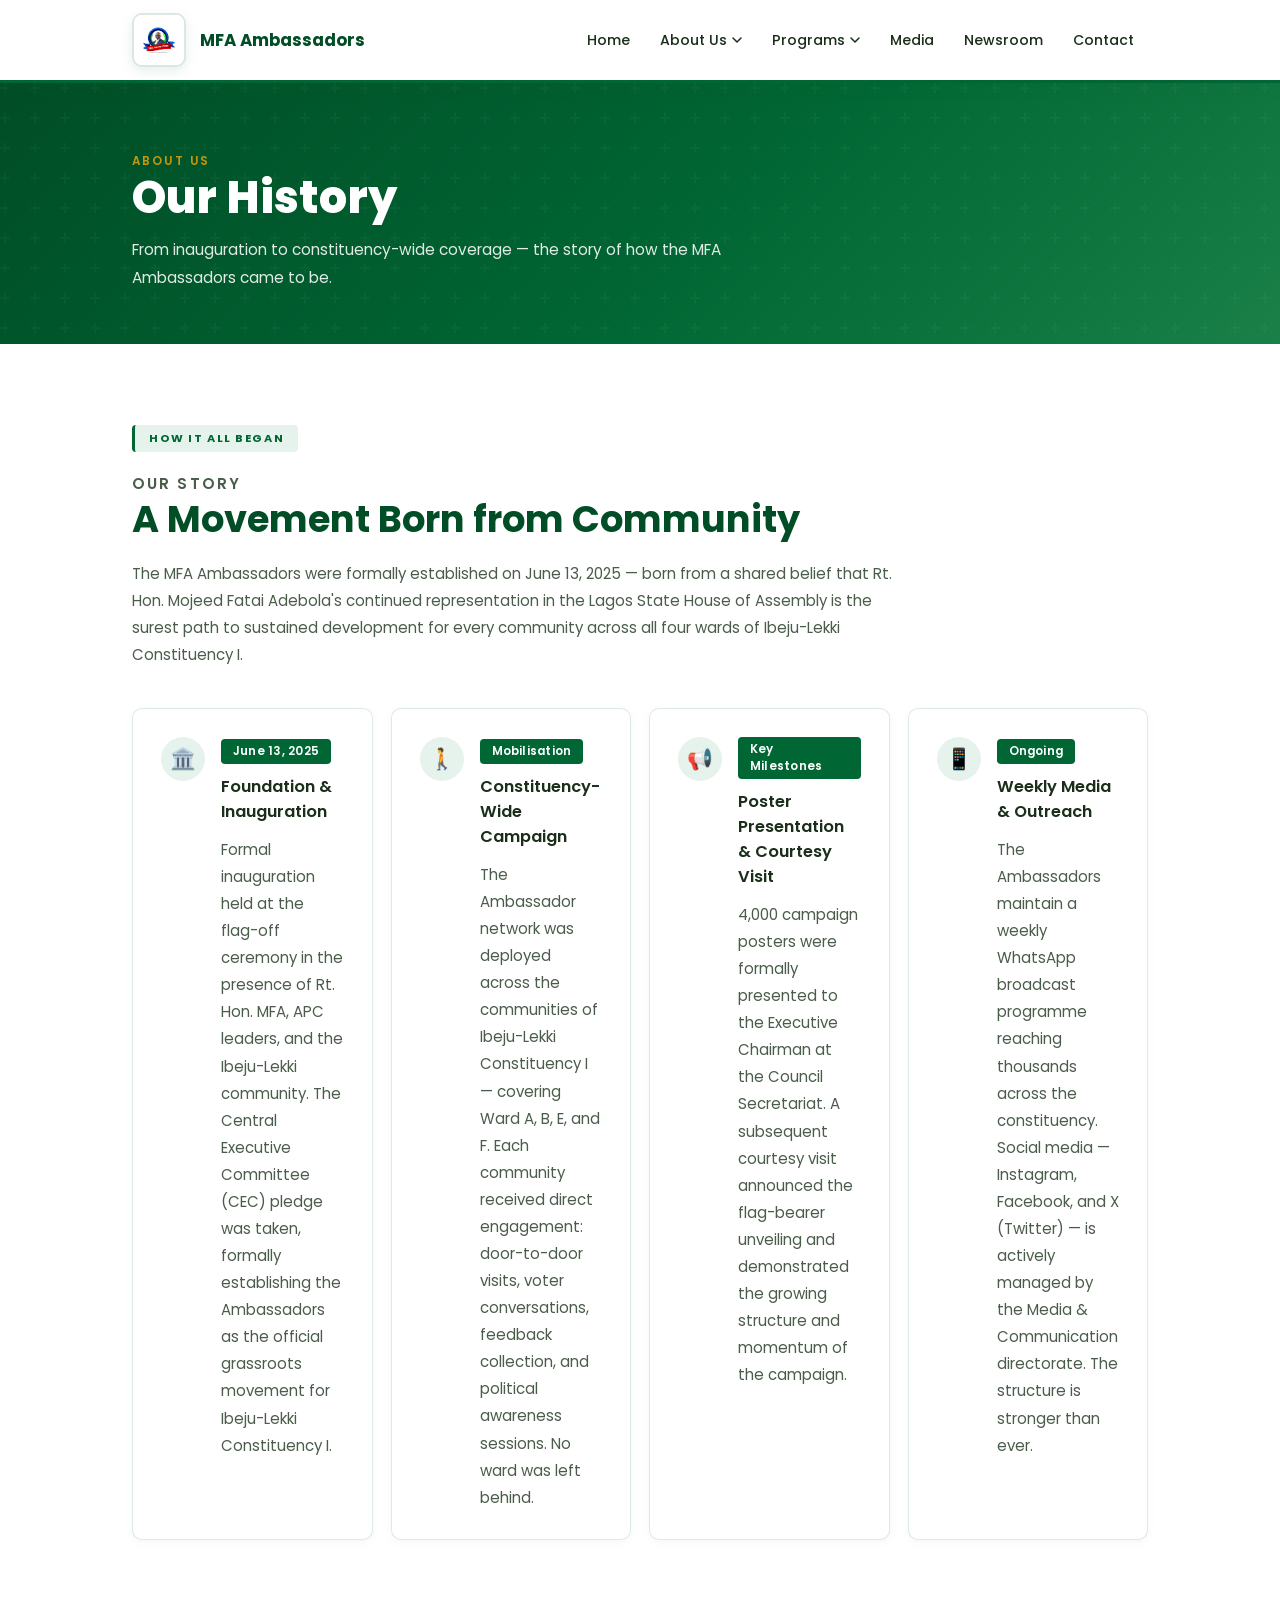
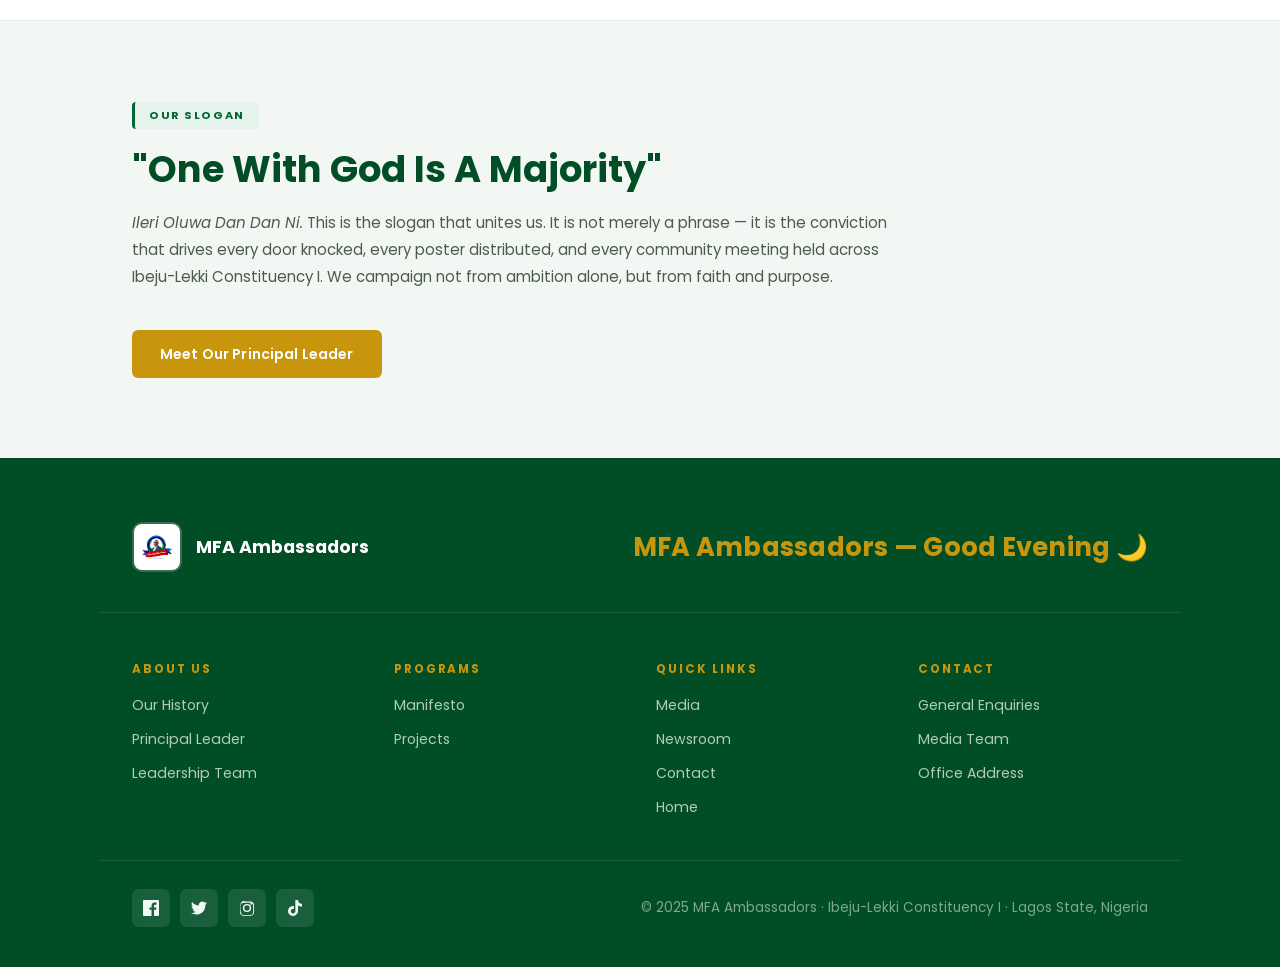
==== commit 29b5e73b: "Update site content: newsroom, manifesto, leadership, projects, constituency scope - Newsroom: featu" ====
--- a/about-history.html
+++ b/about-history.html
@@ -42,6 +42,7 @@
             </div>
           </div>
           <a href="media.html" class="nav-link">Media</a>
+          <a href="newsroom.html" class="nav-link">Newsroom</a>
           <a href="contact.html" class="nav-link">Contact</a>
         </nav>
       </div>
@@ -51,7 +52,7 @@
       <div class="container">
         <span class="eyebrow">About Us</span>
         <h1>Our History</h1>
-        <p class="intro">From inauguration to full Ward E coverage — the story of how the MFA Ambassadors came to be.</p>
+        <p class="intro">From inauguration to constituency-wide coverage — the story of how the MFA Ambassadors came to be.</p>
       </div>
     </section>
 
@@ -64,7 +65,7 @@
             <p class="section-label">Our Story</p>
             <h2>A Movement Born from Community</h2>
             <p>
-              The MFA Ambassadors were formally established on June 13, 2025 — born from a shared belief that Rt. Hon. Mojeed Fatai Adebola's continued representation in the Lagos State House of Assembly is the surest path to sustained development for every community in Ward E, Ibeju-Lekki Constituency I.
+              The MFA Ambassadors were formally established on June 13, 2025 — born from a shared belief that Rt. Hon. Mojeed Fatai Adebola's continued representation in the Lagos State House of Assembly is the surest path to sustained development for every community across all four wards of Ibeju-Lekki Constituency I.
             </p>
           </div>
 
@@ -76,7 +77,7 @@
               <div class="timeline-content">
                 <span class="timeline-step">June 13, 2025</span>
                 <h3>Foundation & Inauguration</h3>
-                <p>Formal inauguration held at the flag-off ceremony in the presence of Rt. Hon. MFA, APC leaders, and the Ward E community. The Central Executive Committee (CEC) pledge was taken, formally establishing the Ambassadors as the official grassroots movement for the campaign.</p>
+                <p>Formal inauguration held at the flag-off ceremony in the presence of Rt. Hon. MFA, APC leaders, and the Ibeju-Lekki community. The Central Executive Committee (CEC) pledge was taken, formally establishing the Ambassadors as the official grassroots movement for Ibeju-Lekki Constituency I.</p>
               </div>
             </article>
 
@@ -86,8 +87,8 @@
               </div>
               <div class="timeline-content">
                 <span class="timeline-step">Mobilisation</span>
-                <h3>Town-to-Town Campaign</h3>
-                <p>The Ambassador network was deployed across all 12 communities of Ward E. Each community received direct engagement: door-to-door visits, voter conversations, feedback collection, and political awareness sessions. No community was left behind.</p>
+                <h3>Constituency-Wide Campaign</h3>
+                <p>The Ambassador network was deployed across the communities of Ibeju-Lekki Constituency I — covering Ward A, B, E, and F. Each community received direct engagement: door-to-door visits, voter conversations, feedback collection, and political awareness sessions. No ward was left behind.</p>
               </div>
             </article>
 
@@ -122,7 +123,7 @@
           <div class="section-text">
             <h2>"One With God Is A Majority"</h2>
             <p>
-              <em>Ileri Oluwa Dan Dan Ni.</em> This is the slogan that unites us. It is not merely a phrase — it is the conviction that drives every door knocked, every poster distributed, and every community meeting held across Ward E. We campaign not from ambition alone, but from faith and purpose.
+              <em>Ileri Oluwa Dan Dan Ni.</em> This is the slogan that unites us. It is not merely a phrase — it is the conviction that drives every door knocked, every poster distributed, and every community meeting held across Ibeju-Lekki Constituency I. We campaign not from ambition alone, but from faith and purpose.
             </p>
           </div>
           <div style="margin-top: 24px;">
@@ -139,6 +140,7 @@
           <img src="images/MFA AMb Logo.jpeg" alt="MFA Logo" />
           <span>MFA Ambassadors</span>
         </a>
+        <p class="footer-greeting"><span class="greeting-part" id="footerGreeting">MFA Ambassadors</span></p>
       </div>
       <div class="container footer-grid">
         <div class="footer-column">
@@ -155,6 +157,7 @@
         <div class="footer-column">
           <p class="footer-heading">Quick Links</p>
           <a href="media.html">Media</a>
+          <a href="newsroom.html">Newsroom</a>
           <a href="contact.html">Contact</a>
           <a href="index.html">Home</a>
         </div>
@@ -172,7 +175,7 @@
           <a href="#" class="social-link" aria-label="Instagram"><svg viewBox="0 0 24 24" aria-hidden="true"><path d="M12 2.163c3.204 0 3.584.012 4.85.07 1.17.054 1.96.24 2.416.413a4.92 4.92 0 0 1 1.777 1.177 4.92 4.92 0 0 1 1.177 1.777c.173.456.359 1.246.413 2.416.058 1.266.07 1.646.07 4.85s-.012 3.584-.07 4.85c-.054 1.17-.24 1.96-.413 2.416a4.902 4.902 0 0 1-1.177 1.777 4.92 4.92 0 0 1-1.777 1.177c-.456.173-1.246.359-2.416.413-1.266.058-1.646.07-4.85.07s-3.584-.012-4.85-.07c-1.17-.054-1.96-.24-2.416-.413a4.92 4.92 0 0 1-1.777-1.177 4.92 4.92 0 0 1-1.177-1.777c-.173-.456-.359-1.246-.413-2.416C2.175 15.747 2.163 15.367 2.163 12s.012-3.584.07-4.85c.054-1.17.24-1.96.413-2.416a4.92 4.92 0 0 1 1.177-1.777 4.92 4.92 0 0 1 1.777-1.177c.456-.173 1.246-.359 2.416-.413C8.416 2.175 8.796 2.163 12 2.163zm0 1.838c-3.185 0-3.566.011-4.822.069-1.036.05-1.597.221-1.968.367-.493.197-.846.433-1.217.804a3.123 3.123 0 0 0-.804 1.217c-.146.371-.317.932-.367 1.968-.058 1.256-.069 1.637-.069 4.822s.011 3.566.069 4.822c.05 1.036.221 1.597.367 1.968.197.493.433.846.804 1.217.371.371.724.607 1.217.804.371.146.932.317 1.968.367 1.256.058 1.637.069 4.822.069s3.566-.011 4.822-.069c1.036-.05 1.597-.221 1.968-.367.493-.197.846-.433 1.217-.804a3.123 3.123 0 0 0 .804-1.217c.146-.371.317-.932.367-1.968.058-1.256.069-1.637.069-4.822s-.011-3.566-.069-4.822c-.05-1.036-.221-1.597-.367-1.968a3.123 3.123 0 0 0-.804-1.217 3.123 3.123 0 0 0-1.217-.804c-.371-.146-.932-.317-1.968-.367-1.256-.058-1.637-.069-4.822-.069zM12 5.838a6.162 6.162 0 1 0 0 12.324 6.162 6.162 0 0 0 0-12.324zm0 10.162a3.999 3.999 0 1 1 0-7.998 3.999 3.999 0 0 1 0 7.998zm6.406-11.845a1.44 1.44 0 1 0 0 2.881 1.44 1.44 0 0 0 0-2.881z"/></svg></a>
           <a href="#" class="social-link" aria-label="TikTok"><svg viewBox="0 0 24 24" aria-hidden="true"><path d="M12.525.02c1.31-.02 2.61-.01 3.91-.02.08 1.53.63 3.09 1.75 4.17 1.12 1.11 2.7 1.62 4.24 1.79v4.03c-1.44-.05-2.89-.35-4.2-.97-.57-.26-1.1-.59-1.62-.93-.01 2.92.01 5.84-.02 8.75-.08 1.4-.54 2.79-1.35 3.94-1.31 1.92-3.58 3.17-5.91 3.21-1.43.08-2.86-.31-4.08-1.03-2.02-1.19-3.44-3.37-3.65-5.71-.02-.5-.03-1-.01-1.49.18-1.9 1.12-3.72 2.58-4.96 1.66-1.44 3.98-2.13 6.15-1.72.02 1.48-.04 2.96-.04 4.44-.99-.32-2.15-.23-3.02.37-.63.41-1.11 1.04-1.36 1.75-.21.51-.15 1.07-.14 1.61.24 1.64 1.82 3.02 3.5 2.87 1.12-.01 2.19-.66 2.77-1.61.19-.33.4-.67.41-1.06.1-1.79.06-3.57.07-5.36.01-4.03-.01-8.05.02-12.07z"/></svg></a>
         </div>
-        <p>© 2025 MFA Ambassadors · Ibeju-Lekki Constituency I, Ward E · Lagos State, Nigeria</p>
+        <p>© 2025 MFA Ambassadors · Ibeju-Lekki Constituency I · Lagos State, Nigeria</p>
       </div>
     </footer>
 
--- a/styles.css
+++ b/styles.css
@@ -1052,7 +1052,11 @@
 }
 
 .footer-top {
-  text-align: center;
+  display: flex;
+  align-items: center;
+  justify-content: space-between;
+  flex-wrap: wrap;
+  gap: 16px;
   margin-bottom: 48px;
   padding-bottom: 40px;
   border-bottom: 1px solid rgba(255, 255, 255, 0.1);
@@ -1154,6 +1158,502 @@
   color: rgba(255, 255, 255, 0.5);
   font-size: 0.84rem;
 }
+
+/* ── Leadership Portrait Cards ── */
+.leader-portrait-grid {
+  display: grid;
+  grid-template-columns: repeat(auto-fit, minmax(200px, 1fr));
+  gap: 24px;
+  margin-top: 40px;
+}
+
+.leader-portrait-card {
+  background: var(--card);
+  border: 1px solid var(--border);
+  border-radius: 12px;
+  overflow: hidden;
+  box-shadow: 0 4px 16px rgba(0, 102, 51, 0.08);
+  transition: box-shadow 0.2s, transform 0.2s;
+}
+
+.leader-portrait-card:hover {
+  box-shadow: 0 12px 32px rgba(0, 102, 51, 0.16);
+  transform: translateY(-4px);
+}
+
+.leader-portrait-photo-wrap {
+  width: 100%;
+  aspect-ratio: 4/5;
+  background: var(--primary-light);
+  display: flex;
+  align-items: center;
+  justify-content: center;
+  overflow: hidden;
+  position: relative;
+}
+
+.leader-portrait-photo-wrap img {
+  width: 100%;
+  height: 100%;
+  object-fit: cover;
+  display: block;
+}
+
+.leader-portrait-initials {
+  font-size: 3rem;
+  font-weight: 800;
+  color: var(--primary);
+  opacity: 0.5;
+  user-select: none;
+}
+
+.leader-portrait-info {
+  padding: 14px 18px 18px;
+  border-top: 3px solid var(--primary);
+}
+
+.leader-portrait-role {
+  font-size: 0.62rem;
+  letter-spacing: 0.16em;
+  text-transform: uppercase;
+  color: var(--muted);
+  font-weight: 600;
+  margin: 0 0 5px;
+}
+
+.leader-portrait-name {
+  font-size: 0.96rem;
+  font-weight: 700;
+  color: var(--primary-dark);
+  margin: 0;
+  line-height: 1.3;
+}
+
+.leader-tier-label {
+  font-size: 0.7rem;
+  font-weight: 700;
+  letter-spacing: 0.12em;
+  text-transform: uppercase;
+  color: var(--primary);
+  padding: 5px 14px;
+  background: var(--primary-light);
+  border-left: 3px solid var(--primary);
+  border-radius: 0 4px 4px 0;
+  display: inline-block;
+  margin: 36px 0 20px;
+}
+
+/* ── News Cards ── */
+.news-section-header {
+  text-align: center;
+  margin-bottom: 40px;
+}
+
+.news-section-header h2 {
+  font-size: clamp(1.6rem, 3vw, 2.2rem);
+  color: var(--primary-dark);
+  margin: 0 0 10px;
+  font-weight: 700;
+}
+
+.news-section-header p {
+  color: var(--muted);
+  font-size: 0.92rem;
+  margin: 0;
+}
+
+.news-grid {
+  display: grid;
+  grid-template-columns: repeat(auto-fit, minmax(240px, 1fr));
+  gap: 24px;
+}
+
+.news-card {
+  background: var(--card);
+  border: 1px solid var(--border);
+  border-radius: 10px;
+  overflow: hidden;
+  box-shadow: 0 2px 8px rgba(0, 102, 51, 0.05);
+  transition: box-shadow 0.2s, transform 0.2s;
+  display: flex;
+  flex-direction: column;
+  text-decoration: none;
+  color: inherit;
+}
+
+.news-card:hover {
+  box-shadow: 0 8px 24px rgba(0, 102, 51, 0.13);
+  transform: translateY(-3px);
+}
+
+.news-card-image-wrap {
+  width: 100%;
+  aspect-ratio: 16/9;
+  background: var(--primary-light);
+  display: flex;
+  align-items: center;
+  justify-content: center;
+  overflow: hidden;
+  flex-shrink: 0;
+}
+
+.news-card-image-wrap img {
+  width: 100%;
+  height: 100%;
+  object-fit: cover;
+  display: block;
+}
+
+.news-img-placeholder {
+  display: flex;
+  flex-direction: column;
+  align-items: center;
+  justify-content: center;
+  gap: 8px;
+  color: var(--primary);
+  opacity: 0.4;
+}
+
+.news-img-placeholder svg {
+  width: 36px;
+  height: 36px;
+  fill: currentColor;
+}
+
+.news-img-placeholder span {
+  font-size: 0.7rem;
+  font-weight: 600;
+  letter-spacing: 0.05em;
+}
+
+.news-card-body {
+  padding: 16px 18px 18px;
+  flex: 1;
+  display: flex;
+  flex-direction: column;
+}
+
+.news-card-date {
+  font-size: 0.7rem;
+  color: var(--muted);
+  letter-spacing: 0.06em;
+  margin: 0 0 6px;
+  text-transform: uppercase;
+  font-weight: 500;
+}
+
+.news-card-title {
+  font-size: 0.9rem;
+  font-weight: 700;
+  color: var(--text);
+  margin: 0;
+  line-height: 1.45;
+  flex: 1;
+  padding-bottom: 14px;
+}
+
+.news-card:hover .news-card-title {
+  color: var(--primary);
+}
+
+.news-card-meta {
+  display: flex;
+  align-items: center;
+  gap: 10px;
+  flex-wrap: wrap;
+  padding-top: 12px;
+  border-top: 1px solid var(--border);
+  margin-top: auto;
+}
+
+.news-badge {
+  font-size: 0.6rem;
+  font-weight: 700;
+  letter-spacing: 0.1em;
+  text-transform: uppercase;
+  padding: 4px 9px;
+  border-radius: 3px;
+  background: var(--primary);
+  color: #ffffff;
+  white-space: nowrap;
+}
+
+.news-badge.accent   { background: var(--accent); }
+.news-badge.blue     { background: #0077b6; }
+.news-badge.green    { background: #2d6a4f; }
+.news-badge.purple   { background: #7b2d8b; }
+.news-badge.orange   { background: #e76f51; }
+
+.news-read-time {
+  font-size: 0.7rem;
+  color: var(--muted);
+  display: flex;
+  align-items: center;
+  gap: 4px;
+  margin-left: auto;
+  white-space: nowrap;
+}
+
+.news-section-cta {
+  text-align: center;
+  margin-top: 40px;
+}
+
+/* ── Newsroom Page ── */
+.newsroom-grid {
+  display: grid;
+  grid-template-columns: repeat(auto-fit, minmax(280px, 1fr));
+  gap: 28px;
+}
+
+.newsroom-featured .news-card-image-wrap {
+  aspect-ratio: 21/9;
+}
+
+.newsroom-featured .news-card-title {
+  font-size: 1.1rem;
+}
+
+.newsroom-pagination {
+  display: flex;
+  align-items: center;
+  justify-content: center;
+  gap: 8px;
+  margin-top: 48px;
+  flex-wrap: wrap;
+}
+
+.newsroom-pagination a,
+.newsroom-pagination span {
+  display: inline-flex;
+  align-items: center;
+  justify-content: center;
+  width: 36px;
+  height: 36px;
+  border-radius: 6px;
+  font-size: 0.84rem;
+  font-weight: 600;
+  text-decoration: none;
+  border: 1px solid var(--border);
+  color: var(--text);
+  transition: background 0.2s, color 0.2s;
+}
+
+.newsroom-pagination a:hover {
+  background: var(--primary-light);
+  color: var(--primary);
+  border-color: var(--primary);
+}
+
+.newsroom-pagination span.active {
+  background: var(--primary);
+  color: #ffffff;
+  border-color: var(--primary);
+}
+
+/* ── Footer Greeting ── */
+.footer-greeting {
+  font-size: 1.6rem;
+  font-weight: 700;
+  color: #ffffff;
+  margin: 0;
+  letter-spacing: 0.01em;
+}
+
+.footer-greeting .greeting-part {
+  color: var(--accent);
+}
+
+/* ── Stats Bar ── */
+.stats-bar {
+  background: var(--primary-dark);
+  padding: 0;
+  border-top: 3px solid var(--accent);
+  border-bottom: 3px solid var(--accent);
+}
+
+.stats-bar-inner {
+  display: flex;
+  align-items: stretch;
+  justify-content: center;
+  flex-wrap: wrap;
+}
+
+.stats-bar-item {
+  display: flex;
+  flex-direction: column;
+  align-items: center;
+  justify-content: center;
+  padding: 28px 40px;
+  position: relative;
+  flex: 1;
+  min-width: 140px;
+}
+
+.stats-bar-item + .stats-bar-item::before {
+  content: '';
+  position: absolute;
+  left: 0;
+  top: 20%;
+  height: 60%;
+  width: 1px;
+  background: rgba(255, 255, 255, 0.2);
+}
+
+.stats-bar-number {
+  font-size: clamp(1.6rem, 3vw, 2.4rem);
+  font-weight: 800;
+  color: var(--accent);
+  line-height: 1.1;
+  letter-spacing: -0.01em;
+}
+
+.stats-bar-label {
+  font-size: 0.68rem;
+  text-transform: uppercase;
+  letter-spacing: 0.13em;
+  color: rgba(255, 255, 255, 0.72);
+  margin-top: 6px;
+  text-align: center;
+  font-weight: 500;
+}
+
+/* ── Leader Principal Featured Card ── */
+.leader-principal-card {
+  background: linear-gradient(135deg, var(--primary-dark) 0%, #003319 100%);
+  border: 2px solid var(--accent);
+  border-radius: 16px;
+  padding: 36px 40px;
+  display: flex;
+  align-items: center;
+  gap: 32px;
+  margin: 32px 0 8px;
+  color: #ffffff;
+  flex-wrap: wrap;
+}
+
+.leader-principal-photo {
+  width: 110px;
+  height: 110px;
+  border-radius: 50%;
+  background: rgba(200, 150, 12, 0.15);
+  border: 3px solid var(--accent);
+  display: flex;
+  align-items: center;
+  justify-content: center;
+  font-size: 2.2rem;
+  font-weight: 700;
+  color: var(--accent);
+  flex-shrink: 0;
+  overflow: hidden;
+}
+
+.leader-principal-photo img {
+  width: 100%;
+  height: 100%;
+  object-fit: cover;
+  object-position: top;
+}
+
+.leader-principal-info {
+  flex: 1;
+}
+
+.leader-principal-info .lp-role {
+  font-size: 0.68rem;
+  text-transform: uppercase;
+  letter-spacing: 0.16em;
+  color: var(--accent);
+  font-weight: 600;
+  margin: 0 0 4px;
+}
+
+.leader-principal-info .lp-name {
+  font-size: 1.5rem;
+  font-weight: 700;
+  color: #ffffff;
+  margin: 0 0 6px;
+}
+
+.leader-principal-info .lp-desc {
+  font-size: 0.88rem;
+  color: rgba(255, 255, 255, 0.72);
+  line-height: 1.65;
+  margin: 0;
+}
+
+.leader-principal-badge {
+  background: var(--accent);
+  color: var(--primary-dark);
+  font-size: 0.68rem;
+  font-weight: 700;
+  text-transform: uppercase;
+  letter-spacing: 0.12em;
+  padding: 7px 16px;
+  border-radius: 4px;
+  white-space: nowrap;
+  align-self: flex-start;
+}
+
+/* ── Project Status Cards ── */
+.projects-grid {
+  display: grid;
+  gap: 20px;
+  margin-top: 24px;
+}
+
+.project-card {
+  background: var(--card);
+  border: 1px solid var(--border);
+  border-radius: 12px;
+  padding: 24px;
+  display: grid;
+  grid-template-columns: auto 1fr auto;
+  gap: 16px;
+  align-items: start;
+}
+
+.project-status-dot {
+  width: 10px;
+  height: 10px;
+  border-radius: 50%;
+  margin-top: 6px;
+  flex-shrink: 0;
+}
+
+.project-status-dot.done { background: #2ecc71; }
+.project-status-dot.progress { background: var(--accent); }
+.project-status-dot.planned { background: #3498db; }
+.project-status-dot.flagged { background: #e74c3c; }
+
+.project-card h4 {
+  font-size: 0.96rem;
+  font-weight: 600;
+  color: var(--primary-dark);
+  margin: 0 0 4px;
+}
+
+.project-card p {
+  font-size: 0.86rem;
+  color: var(--muted);
+  margin: 0;
+  line-height: 1.6;
+}
+
+.project-badge {
+  font-size: 0.68rem;
+  font-weight: 700;
+  text-transform: uppercase;
+  letter-spacing: 0.1em;
+  padding: 4px 10px;
+  border-radius: 4px;
+  white-space: nowrap;
+}
+
+.project-badge.done { background: #eafaf1; color: #1a8a4a; }
+.project-badge.progress { background: #fef9e7; color: #a67800; }
+.project-badge.planned { background: #eaf2fb; color: #1a5276; }
+.project-badge.flagged { background: #fdecea; color: #c0392b; }
 
 /* ── Responsive ── */
 @media (max-width: 940px) {
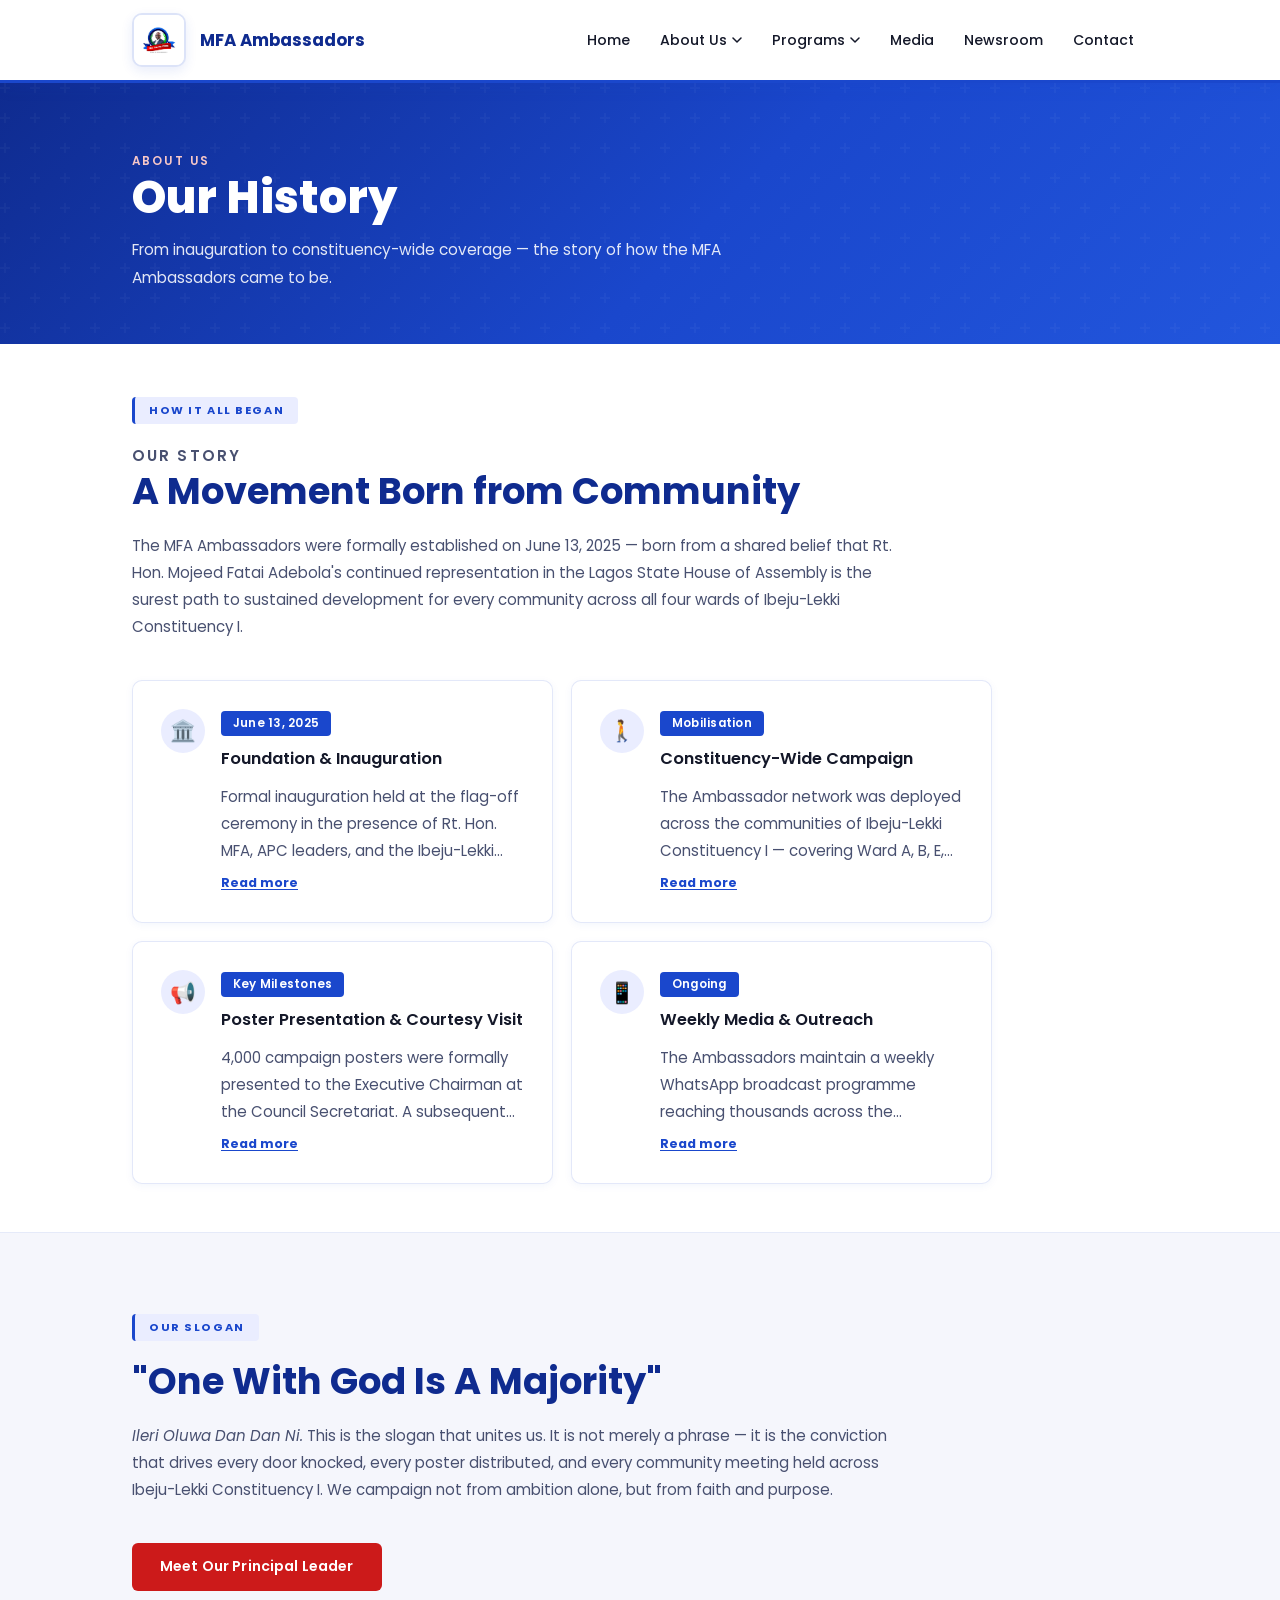
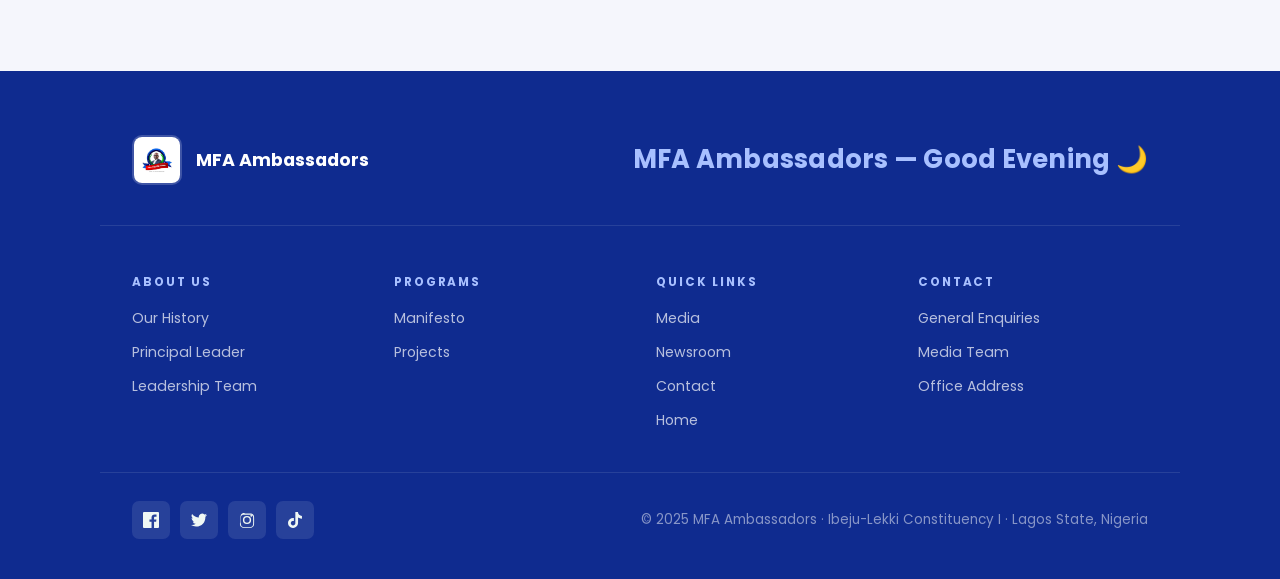
==== commit ab86bd1a: "Redesign: logo colours (blue/red), compact hero & history, animated stats, 4-col leadership Colour s" ====
--- a/about-history.html
+++ b/about-history.html
@@ -58,7 +58,7 @@
 
     <main>
 
-      <section class="section">
+      <section class="section history-section">
         <div class="container">
           <div class="section-badge">How It All Began</div>
           <div class="section-text">
--- a/styles.css
+++ b/styles.css
@@ -2,18 +2,20 @@
 
 :root {
   color-scheme: light;
-  --bg: #f0f4f2;
+  --bg: #f2f4f9;
   --surface: #ffffff;
-  --surface-alt: #f2f7f4;
-  --text: #1a2e1a;
-  --muted: #4a5c4a;
-  --primary: #006633;
-  --primary-dark: #004d26;
-  --primary-light: #e6f2ec;
-  --accent: #c8960c;
-  --accent-dark: #a67800;
+  --surface-alt: #f5f6fc;
+  --text: #141829;
+  --muted: #485070;
+  --primary: #1a47cc;
+  --primary-dark: #0f2b8f;
+  --primary-light: #eaedff;
+  --accent: #cc1a1a;
+  --accent-dark: #aa1414;
   --card: #ffffff;
-  --border: rgba(0, 102, 51, 0.13);
+  --border: rgba(26, 71, 204, 0.12);
+  --green: #006633;
+  --green-light: #e6f2ec;
 }
 
 * {
@@ -74,7 +76,7 @@
   z-index: 100;
   background: #ffffff;
   border-bottom: 3px solid var(--primary);
-  box-shadow: 0 4px 16px rgba(0, 102, 51, 0.09);
+  box-shadow: 0 4px 16px rgba(26, 71, 204, 0.09);
 }
 
 .topbar-inner {
@@ -98,9 +100,9 @@
   flex-shrink: 0;
   object-fit: contain;
   border-radius: 10px;
-  border: 2px solid rgba(0, 102, 51, 0.15);
+  border: 2px solid rgba(26, 71, 204, 0.15);
   background: #ffffff;
-  box-shadow: 0 4px 12px rgba(0, 102, 51, 0.1);
+  box-shadow: 0 4px 12px rgba(26, 71, 204, 0.1);
 }
 
 .brand {
@@ -173,7 +175,7 @@
   border: 1px solid var(--border);
   border-top: 3px solid var(--primary);
   border-radius: 0 0 10px 10px;
-  box-shadow: 0 12px 32px rgba(0, 102, 51, 0.13);
+  box-shadow: 0 12px 32px rgba(26, 71, 204, 0.13);
   min-width: 230px;
   padding: 6px 0;
   z-index: 200;
@@ -241,8 +243,8 @@
 
 /* ── Hero (home) ── */
 .hero {
-  padding: 108px 0 92px;
-  background: linear-gradient(135deg, var(--primary-dark) 0%, var(--primary) 55%, #1a8048 100%);
+  padding: 72px 0 56px;
+  background: linear-gradient(135deg, var(--primary-dark) 0%, var(--primary) 55%, #2256dd 100%);
   position: relative;
   overflow: hidden;
 }
@@ -266,7 +268,7 @@
 /* ── Page Hero (sub-pages) ── */
 .page-hero {
   padding: 64px 0 52px;
-  background: linear-gradient(135deg, var(--primary-dark) 0%, var(--primary) 55%, #1a8048 100%);
+  background: linear-gradient(135deg, var(--primary-dark) 0%, var(--primary) 55%, #2256dd 100%);
   position: relative;
   overflow: hidden;
 }
@@ -304,7 +306,7 @@
 /* Shared hero text */
 .eyebrow {
   margin: 0;
-  color: var(--accent);
+  color: #f8c8c8;
   font-weight: 600;
   letter-spacing: 0.18em;
   text-transform: uppercase;
@@ -398,7 +400,7 @@
 }
 
 .section + .section {
-  border-top: 1px solid rgba(0, 102, 51, 0.07);
+  border-top: 1px solid rgba(26, 71, 204, 0.07);
 }
 
 .section-badge {
@@ -489,14 +491,14 @@
   border: 1px solid var(--border);
   border-radius: 10px;
   padding: 28px;
-  box-shadow: 0 2px 8px rgba(0, 102, 51, 0.05);
+  box-shadow: 0 2px 8px rgba(26, 71, 204, 0.05);
   transition: box-shadow 0.2s, transform 0.2s;
 }
 
 .card:hover,
 .program-card:hover,
 .event-card:hover {
-  box-shadow: 0 8px 24px rgba(0, 102, 51, 0.11);
+  box-shadow: 0 8px 24px rgba(26, 71, 204, 0.11);
   transform: translateY(-3px);
 }
 
@@ -521,14 +523,14 @@
   border-radius: 10px;
   padding: 32px 28px;
   text-decoration: none;
-  box-shadow: 0 2px 8px rgba(0, 102, 51, 0.05);
+  box-shadow: 0 2px 8px rgba(26, 71, 204, 0.05);
   transition: box-shadow 0.2s, transform 0.2s, border-color 0.2s;
 }
 
 .nav-card:hover {
-  box-shadow: 0 8px 28px rgba(0, 102, 51, 0.13);
+  box-shadow: 0 8px 28px rgba(26, 71, 204, 0.13);
   transform: translateY(-4px);
-  border-color: rgba(0, 102, 51, 0.3);
+  border-color: rgba(26, 71, 204, 0.3);
 }
 
 .nav-card-icon {
@@ -577,7 +579,7 @@
   max-width: 420px;
   border-radius: 14px;
   border: 4px solid var(--primary);
-  box-shadow: 0 20px 48px rgba(0, 102, 51, 0.16);
+  box-shadow: 0 20px 48px rgba(26, 71, 204, 0.16);
 }
 
 .leader-spotlight-content .eyebrow {
@@ -687,7 +689,7 @@
   margin-top: 40px;
   padding: 36px;
   background: var(--primary-light);
-  border: 1px solid rgba(0, 102, 51, 0.14);
+  border: 1px solid rgba(26, 71, 204, 0.14);
   border-radius: 10px;
   border-left: 4px solid var(--primary);
 }
@@ -702,7 +704,7 @@
 .pull-quote {
   margin: 20px 0 0;
   padding: 20px 24px;
-  background: rgba(0, 102, 51, 0.06);
+  background: rgba(26, 71, 204, 0.06);
   border-left: 4px solid var(--accent);
   font-style: italic;
   color: var(--muted);
@@ -739,7 +741,7 @@
   object-fit: cover;
   border: 4px solid var(--primary);
   margin-bottom: 20px;
-  box-shadow: 0 16px 40px rgba(0, 102, 51, 0.18);
+  box-shadow: 0 16px 40px rgba(26, 71, 204, 0.18);
 }
 
 .leader-image h3 {
@@ -772,7 +774,7 @@
 }
 
 .exco-item:hover {
-  box-shadow: 0 6px 18px rgba(0, 102, 51, 0.1);
+  box-shadow: 0 6px 18px rgba(26, 71, 204, 0.1);
   transform: translateY(-2px);
 }
 
@@ -812,7 +814,7 @@
 .communities-list li,
 .activities-list li {
   padding: 14px 0 14px 22px;
-  border-bottom: 1px solid rgba(0, 102, 51, 0.07);
+  border-bottom: 1px solid rgba(26, 71, 204, 0.07);
   position: relative;
   color: var(--muted);
   line-height: 1.75;
@@ -898,7 +900,7 @@
   width: 100%;
   padding: 12px 16px;
   border-radius: 7px;
-  border: 1px solid rgba(0, 102, 51, 0.2);
+  border: 1px solid rgba(26, 71, 204, 0.2);
   background: #ffffff;
   color: var(--text);
   outline: none;
@@ -908,7 +910,7 @@
 textarea:focus,
 select:focus {
   border-color: var(--primary);
-  box-shadow: 0 0 0 3px rgba(0, 102, 51, 0.1);
+  box-shadow: 0 0 0 3px rgba(26, 71, 204, 0.1);
 }
 
 /* ── Contact Section ── */
@@ -936,7 +938,7 @@
   min-height: 340px;
   background: var(--primary-light);
   border-radius: 12px;
-  border: 1px dashed rgba(0, 102, 51, 0.25);
+  border: 1px dashed rgba(26, 71, 204, 0.25);
   display: flex;
   align-items: center;
   justify-content: center;
@@ -958,17 +960,17 @@
 
 .contact-form-wrapper {
   background: #ffffff;
-  border: 1px solid rgba(0, 102, 51, 0.12);
+  border: 1px solid rgba(26, 71, 204, 0.12);
   border-radius: 10px;
   padding: 36px;
-  box-shadow: 0 4px 20px rgba(0, 102, 51, 0.07);
+  box-shadow: 0 4px 20px rgba(26, 71, 204, 0.07);
 }
 
 .contact-form-wrapper input,
 .contact-form-wrapper textarea,
 .contact-form-wrapper select {
   background: var(--surface-alt);
-  border-color: rgba(0, 102, 51, 0.18);
+  border-color: rgba(26, 71, 204, 0.18);
 }
 
 .contact-form-wrapper .button.primary {
@@ -994,12 +996,12 @@
   border: 1px solid var(--border);
   border-radius: 10px;
   padding: 32px 28px;
-  box-shadow: 0 2px 8px rgba(0, 102, 51, 0.05);
+  box-shadow: 0 2px 8px rgba(26, 71, 204, 0.05);
   transition: box-shadow 0.2s, transform 0.2s;
 }
 
 .media-card:hover {
-  box-shadow: 0 8px 24px rgba(0, 102, 51, 0.11);
+  box-shadow: 0 8px 24px rgba(26, 71, 204, 0.11);
   transform: translateY(-3px);
 }
 
@@ -1095,7 +1097,7 @@
 
 .footer-heading {
   margin: 0 0 6px;
-  color: var(--accent);
+  color: #a8c0ff;
   font-size: 0.74rem;
   letter-spacing: 0.16em;
   text-transform: uppercase;
@@ -1172,12 +1174,12 @@
   border: 1px solid var(--border);
   border-radius: 12px;
   overflow: hidden;
-  box-shadow: 0 4px 16px rgba(0, 102, 51, 0.08);
+  box-shadow: 0 4px 16px rgba(26, 71, 204, 0.08);
   transition: box-shadow 0.2s, transform 0.2s;
 }
 
 .leader-portrait-card:hover {
-  box-shadow: 0 12px 32px rgba(0, 102, 51, 0.16);
+  box-shadow: 0 12px 32px rgba(26, 71, 204, 0.16);
   transform: translateY(-4px);
 }
 
@@ -1273,7 +1275,7 @@
   border: 1px solid var(--border);
   border-radius: 10px;
   overflow: hidden;
-  box-shadow: 0 2px 8px rgba(0, 102, 51, 0.05);
+  box-shadow: 0 2px 8px rgba(26, 71, 204, 0.05);
   transition: box-shadow 0.2s, transform 0.2s;
   display: flex;
   flex-direction: column;
@@ -1282,7 +1284,7 @@
 }
 
 .news-card:hover {
-  box-shadow: 0 8px 24px rgba(0, 102, 51, 0.13);
+  box-shadow: 0 8px 24px rgba(26, 71, 204, 0.13);
   transform: translateY(-3px);
 }
 
@@ -1461,15 +1463,50 @@
 }
 
 .footer-greeting .greeting-part {
-  color: var(--accent);
+  color: #a8c0ff;
 }
 
 /* ── Stats Bar ── */
+@keyframes statsShimmer {
+  0% { transform: translateX(-100%); }
+  100% { transform: translateX(300%); }
+}
+
+@keyframes statsPulse {
+  0%, 100% { background-color: #f8f9ff; }
+  50% { background-color: #ffffff; }
+}
+
+@keyframes statsFadeUp {
+  from { opacity: 0; transform: translateY(14px); }
+  to { opacity: 1; transform: translateY(0); }
+}
+
 .stats-bar {
-  background: var(--primary-dark);
+  background-color: #f8f9ff;
   padding: 0;
   border-top: 3px solid var(--accent);
-  border-bottom: 3px solid var(--accent);
+  border-bottom: 3px solid var(--primary);
+  position: relative;
+  overflow: hidden;
+  animation: statsPulse 6s ease-in-out infinite;
+}
+
+.stats-bar::after {
+  content: '';
+  position: absolute;
+  top: 0;
+  left: 0;
+  width: 33%;
+  height: 100%;
+  background: linear-gradient(
+    105deg,
+    transparent 30%,
+    rgba(26, 71, 204, 0.06) 50%,
+    transparent 70%
+  );
+  animation: statsShimmer 5s ease-in-out infinite;
+  pointer-events: none;
 }
 
 .stats-bar-inner {
@@ -1488,7 +1525,20 @@
   position: relative;
   flex: 1;
   min-width: 140px;
-}
+  opacity: 0;
+  animation: statsFadeUp 0.7s ease forwards;
+  transition: background 0.3s;
+}
+
+.stats-bar-item:hover {
+  background: rgba(26, 71, 204, 0.05);
+}
+
+.stats-bar-item:nth-child(1) { animation-delay: 0.05s; }
+.stats-bar-item:nth-child(2) { animation-delay: 0.15s; }
+.stats-bar-item:nth-child(3) { animation-delay: 0.25s; }
+.stats-bar-item:nth-child(4) { animation-delay: 0.35s; }
+.stats-bar-item:nth-child(5) { animation-delay: 0.45s; }
 
 .stats-bar-item + .stats-bar-item::before {
   content: '';
@@ -1497,22 +1547,27 @@
   top: 20%;
   height: 60%;
   width: 1px;
-  background: rgba(255, 255, 255, 0.2);
+  background: rgba(26, 71, 204, 0.15);
 }
 
 .stats-bar-number {
   font-size: clamp(1.6rem, 3vw, 2.4rem);
   font-weight: 800;
-  color: var(--accent);
+  color: var(--primary);
   line-height: 1.1;
   letter-spacing: -0.01em;
+  transition: transform 0.2s;
+}
+
+.stats-bar-item:hover .stats-bar-number {
+  transform: scale(1.08);
 }
 
 .stats-bar-label {
   font-size: 0.68rem;
   text-transform: uppercase;
   letter-spacing: 0.13em;
-  color: rgba(255, 255, 255, 0.72);
+  color: var(--muted);
   margin-top: 6px;
   text-align: center;
   font-weight: 500;
@@ -1654,6 +1709,59 @@
 .project-badge.progress { background: #fef9e7; color: #a67800; }
 .project-badge.planned { background: #eaf2fb; color: #1a5276; }
 .project-badge.flagged { background: #fdecea; color: #c0392b; }
+
+/* ── History section compact ── */
+.history-section {
+  padding: 52px 0 48px;
+}
+
+.history-section .timeline {
+  grid-template-columns: repeat(2, 1fr);
+  max-width: 860px;
+}
+
+.history-section .timeline-item p {
+  overflow: hidden;
+  display: -webkit-box;
+  -webkit-line-clamp: 3;
+  line-clamp: 3;
+  -webkit-box-orient: vertical;
+  margin-bottom: 4px;
+}
+
+.timeline-readmore {
+  display: inline-block;
+  margin-top: 6px;
+  font-size: 0.78rem;
+  font-weight: 700;
+  color: var(--primary);
+  cursor: pointer;
+  background: none;
+  border: none;
+  padding: 0;
+  text-decoration: underline;
+  text-underline-offset: 2px;
+}
+
+.timeline-readmore:hover {
+  color: var(--accent);
+}
+
+.timeline-item.expanded p {
+  -webkit-line-clamp: unset;
+  line-clamp: unset;
+  display: block;
+  overflow: visible;
+}
+
+/* ── Leadership 4-column grid ── */
+.leader-portrait-grid-4 {
+  grid-template-columns: repeat(4, 1fr) !important;
+}
+
+.leader-portrait-grid-4 .leader-portrait-photo-wrap {
+  aspect-ratio: 3/4;
+}
 
 /* ── Responsive ── */
 @media (max-width: 940px) {
@@ -1685,7 +1793,7 @@
     gap: 0;
     background: #ffffff;
     border-top: 2px solid var(--primary);
-    box-shadow: 0 12px 32px rgba(0, 102, 51, 0.1);
+    box-shadow: 0 12px 32px rgba(26, 71, 204, 0.1);
     z-index: 200;
     padding: 8px 0;
   }
@@ -1701,7 +1809,7 @@
   .nav-link {
     padding: 14px 24px;
     border-radius: 0;
-    border-bottom: 1px solid rgba(0, 102, 51, 0.07);
+    border-bottom: 1px solid rgba(26, 71, 204, 0.07);
   }
 
   /* Mobile dropdown: inline expand */
@@ -1712,7 +1820,7 @@
   .nav-dropdown-toggle {
     padding: 14px 24px;
     border-radius: 0;
-    border-bottom: 1px solid rgba(0, 102, 51, 0.07);
+    border-bottom: 1px solid rgba(26, 71, 204, 0.07);
     width: 100%;
     justify-content: space-between;
     font-weight: 500;
@@ -1734,7 +1842,7 @@
   .nav-dropdown-menu a {
     padding: 11px 36px;
     font-size: 0.84rem;
-    border-bottom: 1px solid rgba(0, 102, 51, 0.06);
+    border-bottom: 1px solid rgba(26, 71, 204, 0.06);
   }
 
   .nav-dropdown-menu a:last-child {
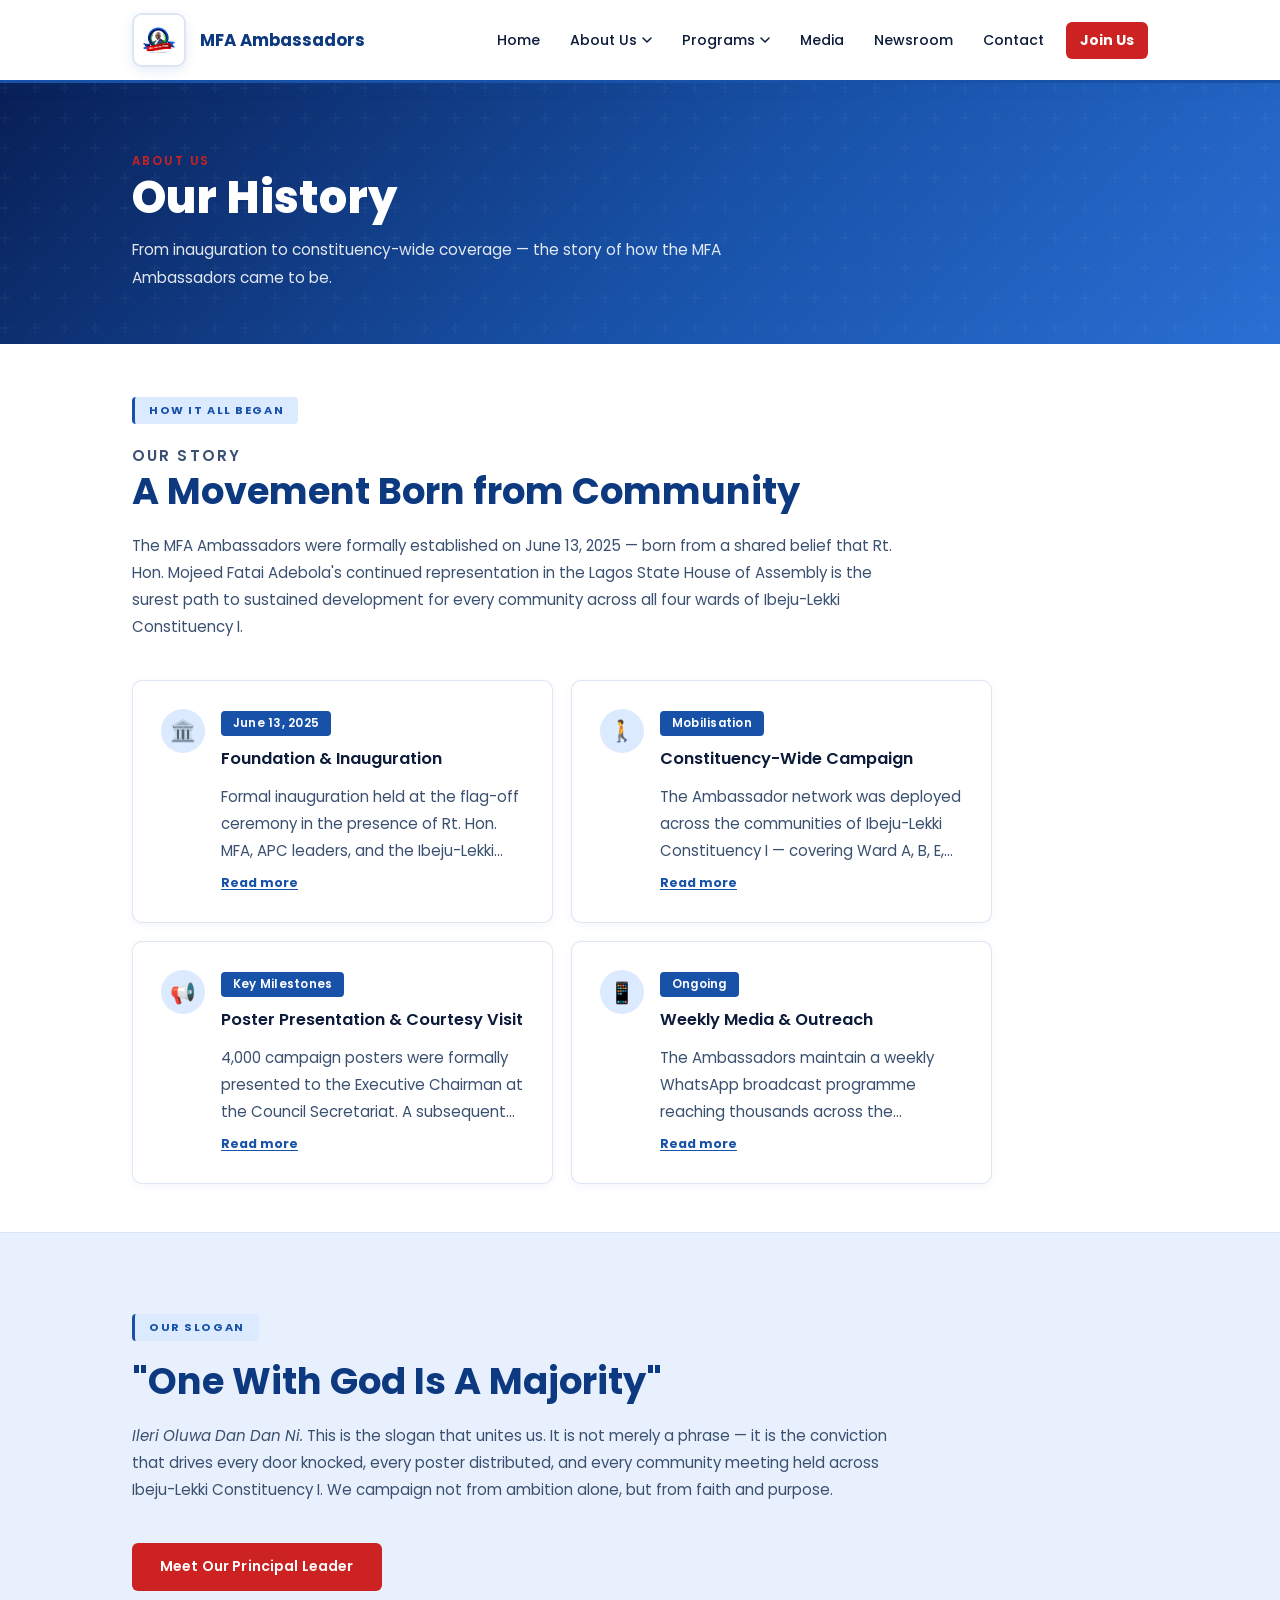
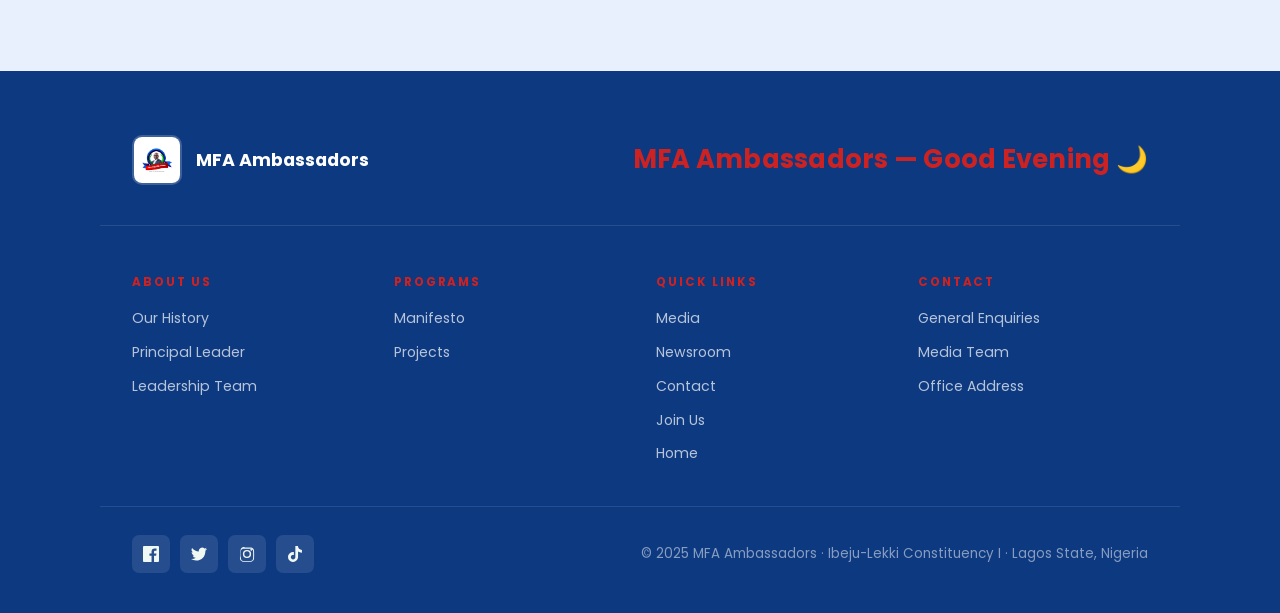
==== commit cf558255: "Add Ambassador registration, blue/red colour scheme, Google Sheets backend - New join.html: registra" ====
--- a/about-history.html
+++ b/about-history.html
@@ -44,6 +44,7 @@
           <a href="media.html" class="nav-link">Media</a>
           <a href="newsroom.html" class="nav-link">Newsroom</a>
           <a href="contact.html" class="nav-link">Contact</a>
+          <a href="join.html" class="nav-link nav-link-join">Join Us</a>
         </nav>
       </div>
     </header>
@@ -159,6 +160,7 @@
           <a href="media.html">Media</a>
           <a href="newsroom.html">Newsroom</a>
           <a href="contact.html">Contact</a>
+          <a href="join.html">Join Us</a>
           <a href="index.html">Home</a>
         </div>
         <div class="footer-column">
--- a/styles.css
+++ b/styles.css
@@ -2,20 +2,18 @@
 
 :root {
   color-scheme: light;
-  --bg: #f2f4f9;
+  --bg: #f0f5ff;
   --surface: #ffffff;
-  --surface-alt: #f5f6fc;
-  --text: #141829;
-  --muted: #485070;
-  --primary: #1a47cc;
-  --primary-dark: #0f2b8f;
-  --primary-light: #eaedff;
-  --accent: #cc1a1a;
-  --accent-dark: #aa1414;
+  --surface-alt: #e8f0fd;
+  --text: #0d1b3a;
+  --muted: #3a5070;
+  --primary: #1852a8;
+  --primary-dark: #0d3980;
+  --primary-light: #dbeafe;
+  --accent: #cc2222;
+  --accent-dark: #a01818;
   --card: #ffffff;
-  --border: rgba(26, 71, 204, 0.12);
-  --green: #006633;
-  --green-light: #e6f2ec;
+  --border: rgba(24, 82, 168, 0.14);
 }
 
 * {
@@ -76,7 +74,7 @@
   z-index: 100;
   background: #ffffff;
   border-bottom: 3px solid var(--primary);
-  box-shadow: 0 4px 16px rgba(26, 71, 204, 0.09);
+  box-shadow: 0 4px 16px rgba(24, 82, 168, 0.09);
 }
 
 .topbar-inner {
@@ -100,9 +98,9 @@
   flex-shrink: 0;
   object-fit: contain;
   border-radius: 10px;
-  border: 2px solid rgba(26, 71, 204, 0.15);
+  border: 2px solid rgba(24, 82, 168, 0.15);
   background: #ffffff;
-  box-shadow: 0 4px 12px rgba(26, 71, 204, 0.1);
+  box-shadow: 0 4px 12px rgba(24, 82, 168, 0.1);
 }
 
 .brand {
@@ -175,7 +173,7 @@
   border: 1px solid var(--border);
   border-top: 3px solid var(--primary);
   border-radius: 0 0 10px 10px;
-  box-shadow: 0 12px 32px rgba(26, 71, 204, 0.13);
+  box-shadow: 0 12px 32px rgba(24, 82, 168, 0.13);
   min-width: 230px;
   padding: 6px 0;
   z-index: 200;
@@ -244,7 +242,7 @@
 /* ── Hero (home) ── */
 .hero {
   padding: 72px 0 56px;
-  background: linear-gradient(135deg, var(--primary-dark) 0%, var(--primary) 55%, #2256dd 100%);
+  background: linear-gradient(135deg, #081f56 0%, var(--primary) 55%, #2a6fd4 100%);
   position: relative;
   overflow: hidden;
 }
@@ -268,7 +266,7 @@
 /* ── Page Hero (sub-pages) ── */
 .page-hero {
   padding: 64px 0 52px;
-  background: linear-gradient(135deg, var(--primary-dark) 0%, var(--primary) 55%, #2256dd 100%);
+  background: linear-gradient(135deg, #081f56 0%, var(--primary) 55%, #2a6fd4 100%);
   position: relative;
   overflow: hidden;
 }
@@ -306,7 +304,7 @@
 /* Shared hero text */
 .eyebrow {
   margin: 0;
-  color: #f8c8c8;
+  color: var(--accent);
   font-weight: 600;
   letter-spacing: 0.18em;
   text-transform: uppercase;
@@ -347,15 +345,21 @@
   text-decoration: none;
   font-weight: 600;
   font-size: 0.88rem;
-  transition: transform 0.2s, background 0.2s, box-shadow 0.2s;
+  transition: transform 0.18s ease, background 0.2s ease, box-shadow 0.2s ease, color 0.2s ease, border-color 0.2s ease;
   border: none;
   cursor: pointer;
   letter-spacing: 0.01em;
 }
 
 .button:hover {
-  transform: translateY(-2px);
-  box-shadow: 0 8px 20px rgba(0, 0, 0, 0.14);
+  transform: translateY(-3px);
+  box-shadow: 0 10px 24px rgba(0, 0, 0, 0.18);
+}
+
+.button:active {
+  transform: translateY(1px) scale(0.97);
+  box-shadow: 0 2px 6px rgba(0, 0, 0, 0.1) !important;
+  transition-duration: 0.07s;
 }
 
 .primary {
@@ -367,14 +371,23 @@
   background: var(--accent-dark);
 }
 
+.primary:active {
+  background: #880f0f;
+}
+
 .secondary {
   background: rgba(255, 255, 255, 0.14);
-  border: 2px solid rgba(255, 255, 255, 0.5);
+  border: 2px solid rgba(255, 255, 255, 0.6);
   color: #ffffff;
 }
 
 .secondary:hover {
-  background: rgba(255, 255, 255, 0.25);
+  background: rgba(255, 255, 255, 0.28);
+  border-color: rgba(255, 255, 255, 0.9);
+}
+
+.secondary:active {
+  background: rgba(255, 255, 255, 0.18);
 }
 
 .button-outline {
@@ -387,6 +400,13 @@
 .button-outline:hover {
   background: var(--primary);
   color: #ffffff;
+  border-color: var(--primary);
+}
+
+.button-outline:active {
+  background: var(--primary-dark);
+  border-color: var(--primary-dark);
+  color: #ffffff;
 }
 
 /* ── Sections ── */
@@ -400,7 +420,7 @@
 }
 
 .section + .section {
-  border-top: 1px solid rgba(26, 71, 204, 0.07);
+  border-top: 1px solid rgba(24, 82, 168, 0.07);
 }
 
 .section-badge {
@@ -491,14 +511,14 @@
   border: 1px solid var(--border);
   border-radius: 10px;
   padding: 28px;
-  box-shadow: 0 2px 8px rgba(26, 71, 204, 0.05);
+  box-shadow: 0 2px 8px rgba(24, 82, 168, 0.05);
   transition: box-shadow 0.2s, transform 0.2s;
 }
 
 .card:hover,
 .program-card:hover,
 .event-card:hover {
-  box-shadow: 0 8px 24px rgba(26, 71, 204, 0.11);
+  box-shadow: 0 8px 24px rgba(24, 82, 168, 0.11);
   transform: translateY(-3px);
 }
 
@@ -523,14 +543,14 @@
   border-radius: 10px;
   padding: 32px 28px;
   text-decoration: none;
-  box-shadow: 0 2px 8px rgba(26, 71, 204, 0.05);
+  box-shadow: 0 2px 8px rgba(24, 82, 168, 0.05);
   transition: box-shadow 0.2s, transform 0.2s, border-color 0.2s;
 }
 
 .nav-card:hover {
-  box-shadow: 0 8px 28px rgba(26, 71, 204, 0.13);
+  box-shadow: 0 8px 28px rgba(24, 82, 168, 0.13);
   transform: translateY(-4px);
-  border-color: rgba(26, 71, 204, 0.3);
+  border-color: rgba(24, 82, 168, 0.3);
 }
 
 .nav-card-icon {
@@ -579,7 +599,7 @@
   max-width: 420px;
   border-radius: 14px;
   border: 4px solid var(--primary);
-  box-shadow: 0 20px 48px rgba(26, 71, 204, 0.16);
+  box-shadow: 0 20px 48px rgba(24, 82, 168, 0.16);
 }
 
 .leader-spotlight-content .eyebrow {
@@ -689,7 +709,7 @@
   margin-top: 40px;
   padding: 36px;
   background: var(--primary-light);
-  border: 1px solid rgba(26, 71, 204, 0.14);
+  border: 1px solid rgba(24, 82, 168, 0.14);
   border-radius: 10px;
   border-left: 4px solid var(--primary);
 }
@@ -704,7 +724,7 @@
 .pull-quote {
   margin: 20px 0 0;
   padding: 20px 24px;
-  background: rgba(26, 71, 204, 0.06);
+  background: rgba(24, 82, 168, 0.06);
   border-left: 4px solid var(--accent);
   font-style: italic;
   color: var(--muted);
@@ -741,7 +761,7 @@
   object-fit: cover;
   border: 4px solid var(--primary);
   margin-bottom: 20px;
-  box-shadow: 0 16px 40px rgba(26, 71, 204, 0.18);
+  box-shadow: 0 16px 40px rgba(24, 82, 168, 0.18);
 }
 
 .leader-image h3 {
@@ -774,7 +794,7 @@
 }
 
 .exco-item:hover {
-  box-shadow: 0 6px 18px rgba(26, 71, 204, 0.1);
+  box-shadow: 0 6px 18px rgba(24, 82, 168, 0.1);
   transform: translateY(-2px);
 }
 
@@ -814,7 +834,7 @@
 .communities-list li,
 .activities-list li {
   padding: 14px 0 14px 22px;
-  border-bottom: 1px solid rgba(26, 71, 204, 0.07);
+  border-bottom: 1px solid rgba(24, 82, 168, 0.07);
   position: relative;
   color: var(--muted);
   line-height: 1.75;
@@ -900,7 +920,7 @@
   width: 100%;
   padding: 12px 16px;
   border-radius: 7px;
-  border: 1px solid rgba(26, 71, 204, 0.2);
+  border: 1px solid rgba(24, 82, 168, 0.2);
   background: #ffffff;
   color: var(--text);
   outline: none;
@@ -910,7 +930,7 @@
 textarea:focus,
 select:focus {
   border-color: var(--primary);
-  box-shadow: 0 0 0 3px rgba(26, 71, 204, 0.1);
+  box-shadow: 0 0 0 3px rgba(24, 82, 168, 0.1);
 }
 
 /* ── Contact Section ── */
@@ -938,7 +958,7 @@
   min-height: 340px;
   background: var(--primary-light);
   border-radius: 12px;
-  border: 1px dashed rgba(26, 71, 204, 0.25);
+  border: 1px dashed rgba(24, 82, 168, 0.25);
   display: flex;
   align-items: center;
   justify-content: center;
@@ -960,17 +980,17 @@
 
 .contact-form-wrapper {
   background: #ffffff;
-  border: 1px solid rgba(26, 71, 204, 0.12);
+  border: 1px solid rgba(24, 82, 168, 0.12);
   border-radius: 10px;
   padding: 36px;
-  box-shadow: 0 4px 20px rgba(26, 71, 204, 0.07);
+  box-shadow: 0 4px 20px rgba(24, 82, 168, 0.07);
 }
 
 .contact-form-wrapper input,
 .contact-form-wrapper textarea,
 .contact-form-wrapper select {
   background: var(--surface-alt);
-  border-color: rgba(26, 71, 204, 0.18);
+  border-color: rgba(24, 82, 168, 0.18);
 }
 
 .contact-form-wrapper .button.primary {
@@ -996,12 +1016,12 @@
   border: 1px solid var(--border);
   border-radius: 10px;
   padding: 32px 28px;
-  box-shadow: 0 2px 8px rgba(26, 71, 204, 0.05);
+  box-shadow: 0 2px 8px rgba(24, 82, 168, 0.05);
   transition: box-shadow 0.2s, transform 0.2s;
 }
 
 .media-card:hover {
-  box-shadow: 0 8px 24px rgba(26, 71, 204, 0.11);
+  box-shadow: 0 8px 24px rgba(24, 82, 168, 0.11);
   transform: translateY(-3px);
 }
 
@@ -1097,7 +1117,7 @@
 
 .footer-heading {
   margin: 0 0 6px;
-  color: #a8c0ff;
+  color: var(--accent);
   font-size: 0.74rem;
   letter-spacing: 0.16em;
   text-transform: uppercase;
@@ -1174,12 +1194,12 @@
   border: 1px solid var(--border);
   border-radius: 12px;
   overflow: hidden;
-  box-shadow: 0 4px 16px rgba(26, 71, 204, 0.08);
+  box-shadow: 0 4px 16px rgba(24, 82, 168, 0.08);
   transition: box-shadow 0.2s, transform 0.2s;
 }
 
 .leader-portrait-card:hover {
-  box-shadow: 0 12px 32px rgba(26, 71, 204, 0.16);
+  box-shadow: 0 12px 32px rgba(24, 82, 168, 0.16);
   transform: translateY(-4px);
 }
 
@@ -1275,7 +1295,7 @@
   border: 1px solid var(--border);
   border-radius: 10px;
   overflow: hidden;
-  box-shadow: 0 2px 8px rgba(26, 71, 204, 0.05);
+  box-shadow: 0 2px 8px rgba(24, 82, 168, 0.05);
   transition: box-shadow 0.2s, transform 0.2s;
   display: flex;
   flex-direction: column;
@@ -1284,7 +1304,7 @@
 }
 
 .news-card:hover {
-  box-shadow: 0 8px 24px rgba(26, 71, 204, 0.13);
+  box-shadow: 0 8px 24px rgba(24, 82, 168, 0.13);
   transform: translateY(-3px);
 }
 
@@ -1463,7 +1483,7 @@
 }
 
 .footer-greeting .greeting-part {
-  color: #a8c0ff;
+  color: var(--accent);
 }
 
 /* ── Stats Bar ── */
@@ -1473,8 +1493,8 @@
 }
 
 @keyframes statsPulse {
-  0%, 100% { background-color: #f8f9ff; }
-  50% { background-color: #ffffff; }
+  0%, 100% { background-color: var(--primary-dark); }
+  50% { background-color: #102c6e; }
 }
 
 @keyframes statsFadeUp {
@@ -1483,30 +1503,16 @@
 }
 
 .stats-bar {
-  background-color: #f8f9ff;
+  background-color: #ffffff;
   padding: 0;
-  border-top: 3px solid var(--accent);
-  border-bottom: 3px solid var(--primary);
+  border-top: 1px solid var(--border);
+  border-bottom: 1px solid var(--border);
   position: relative;
   overflow: hidden;
-  animation: statsPulse 6s ease-in-out infinite;
 }
 
 .stats-bar::after {
-  content: '';
-  position: absolute;
-  top: 0;
-  left: 0;
-  width: 33%;
-  height: 100%;
-  background: linear-gradient(
-    105deg,
-    transparent 30%,
-    rgba(26, 71, 204, 0.06) 50%,
-    transparent 70%
-  );
-  animation: statsShimmer 5s ease-in-out infinite;
-  pointer-events: none;
+  display: none;
 }
 
 .stats-bar-inner {
@@ -1531,7 +1537,7 @@
 }
 
 .stats-bar-item:hover {
-  background: rgba(26, 71, 204, 0.05);
+  background: var(--primary-light);
 }
 
 .stats-bar-item:nth-child(1) { animation-delay: 0.05s; }
@@ -1547,13 +1553,13 @@
   top: 20%;
   height: 60%;
   width: 1px;
-  background: rgba(26, 71, 204, 0.15);
+  background: var(--border);
 }
 
 .stats-bar-number {
   font-size: clamp(1.6rem, 3vw, 2.4rem);
   font-weight: 800;
-  color: var(--primary);
+  color: var(--accent);
   line-height: 1.1;
   letter-spacing: -0.01em;
   transition: transform 0.2s;
@@ -1591,7 +1597,7 @@
   width: 110px;
   height: 110px;
   border-radius: 50%;
-  background: rgba(200, 150, 12, 0.15);
+  background: rgba(204, 34, 34, 0.12);
   border: 3px solid var(--accent);
   display: flex;
   align-items: center;
@@ -1706,7 +1712,7 @@
 }
 
 .project-badge.done { background: #eafaf1; color: #1a8a4a; }
-.project-badge.progress { background: #fef9e7; color: #a67800; }
+.project-badge.progress { background: #fef9e7; color: #a67800; } /* progress = amber, intentional */
 .project-badge.planned { background: #eaf2fb; color: #1a5276; }
 .project-badge.flagged { background: #fdecea; color: #c0392b; }
 
@@ -1761,6 +1767,407 @@
 
 .leader-portrait-grid-4 .leader-portrait-photo-wrap {
   aspect-ratio: 3/4;
+}
+
+/* ── Join Us Nav Button ── */
+.nav-link-join {
+  background: var(--accent) !important;
+  color: #ffffff !important;
+  font-weight: 700 !important;
+  margin-left: 6px;
+  transition: background 0.2s ease, transform 0.18s ease, box-shadow 0.18s ease !important;
+}
+
+.nav-link-join:hover,
+.nav-link-join:focus-visible {
+  background: var(--accent-dark) !important;
+  color: #ffffff !important;
+  transform: translateY(-2px);
+  box-shadow: 0 6px 16px rgba(204, 34, 34, 0.35) !important;
+}
+
+.nav-link-join:active {
+  background: #880f0f !important;
+  transform: translateY(0) scale(0.97) !important;
+  box-shadow: none !important;
+}
+
+/* ── Join CTA Band (home page) ── */
+.join-cta-band {
+  background: var(--surface-alt);
+  padding: 72px 0;
+  border-top: 1px solid var(--border);
+  border-bottom: 1px solid var(--border);
+  position: relative;
+  overflow: hidden;
+}
+
+.join-cta-band::before {
+  display: none;
+}
+
+.join-cta-inner {
+  display: grid;
+  grid-template-columns: 1fr auto;
+  gap: 48px;
+  align-items: center;
+  position: relative;
+  z-index: 1;
+}
+
+.join-cta-eyebrow {
+  display: block;
+  color: var(--primary);
+  font-weight: 700;
+  letter-spacing: 0.18em;
+  text-transform: uppercase;
+  font-size: 0.72rem;
+  margin-bottom: 12px;
+}
+
+.join-cta-inner h2 {
+  color: var(--text);
+  font-size: clamp(1.6rem, 3vw, 2.4rem);
+  font-weight: 800;
+  margin: 0 0 14px;
+  line-height: 1.15;
+}
+
+.join-cta-inner p {
+  color: var(--muted);
+  font-size: 0.95rem;
+  line-height: 1.75;
+  margin: 0;
+  max-width: 58ch;
+}
+
+.join-cta-btn {
+  background: var(--accent);
+  color: #ffffff;
+  font-size: 1rem;
+  padding: 0 36px;
+  min-height: 54px;
+  white-space: nowrap;
+  font-weight: 700;
+  border: none;
+  box-shadow: 0 4px 16px rgba(204, 34, 34, 0.35);
+}
+
+.join-cta-btn:hover {
+  background: var(--accent-dark);
+  transform: translateY(-3px);
+  box-shadow: 0 10px 28px rgba(204, 34, 34, 0.45) !important;
+}
+
+.join-cta-btn:active {
+  background: #880f0f;
+  transform: translateY(1px) scale(0.97) !important;
+  box-shadow: 0 2px 6px rgba(0, 0, 0, 0.1) !important;
+}
+
+/* ── Registration Page ── */
+.join-page-layout {
+  display: grid;
+  grid-template-columns: 1fr 1.5fr;
+  gap: 56px;
+  align-items: start;
+}
+
+.join-benefits {
+  position: sticky;
+  top: 100px;
+}
+
+.join-benefits-card {
+  background: var(--primary-light);
+  border: 1px solid rgba(24, 82, 168, 0.15);
+  border-left: 4px solid var(--primary);
+  border-radius: 10px;
+  padding: 32px;
+}
+
+.join-benefits-card h3 {
+  font-size: 1.15rem;
+  color: var(--primary-dark);
+  font-weight: 700;
+  margin: 0 0 20px;
+}
+
+.join-benefit-list {
+  list-style: none;
+  padding: 0;
+  margin: 0 0 24px;
+  display: grid;
+  gap: 16px;
+}
+
+.join-benefit-list li {
+  display: flex;
+  gap: 12px;
+  align-items: flex-start;
+  font-size: 0.88rem;
+  color: var(--muted);
+  line-height: 1.65;
+}
+
+.join-benefit-icon {
+  width: 26px;
+  height: 26px;
+  border-radius: 50%;
+  background: var(--primary);
+  display: flex;
+  align-items: center;
+  justify-content: center;
+  flex-shrink: 0;
+  color: #ffffff;
+  font-size: 0.75rem;
+  font-weight: 700;
+  margin-top: 1px;
+}
+
+.join-note {
+  font-size: 0.78rem;
+  color: var(--muted);
+  line-height: 1.65;
+  padding-top: 16px;
+  border-top: 1px solid rgba(24, 82, 168, 0.12);
+  margin: 0;
+}
+
+.join-form-card {
+  background: #ffffff;
+  border: 1px solid rgba(24, 82, 168, 0.13);
+  border-radius: 14px;
+  padding: 40px;
+  box-shadow: 0 8px 32px rgba(24, 82, 168, 0.09);
+}
+
+.join-form-header {
+  margin-bottom: 28px;
+}
+
+.join-form-header h2 {
+  margin: 8px 0 10px;
+  color: var(--primary-dark);
+  font-size: clamp(1.35rem, 2.5vw, 1.8rem);
+}
+
+.join-form-header p {
+  color: var(--muted);
+  font-size: 0.9rem;
+  line-height: 1.65;
+  margin: 0;
+}
+
+.form-fields {
+  display: grid;
+  gap: 18px;
+}
+
+.form-row {
+  display: grid;
+  grid-template-columns: 1fr 1fr;
+  gap: 16px;
+}
+
+.join-submit-btn {
+  width: 100%;
+  margin-top: 6px;
+  min-height: 54px;
+  font-size: 0.96rem;
+  background: var(--primary);
+  color: #ffffff;
+  border: none;
+  border-radius: 7px;
+  cursor: pointer;
+}
+
+.join-submit-btn:hover {
+  background: var(--primary-dark);
+  transform: translateY(-2px);
+  box-shadow: 0 8px 20px rgba(0, 0, 0, 0.14);
+}
+
+/* ── Registration Slip ── */
+.join-success-wrap {
+  display: flex;
+  flex-direction: column;
+  align-items: center;
+  gap: 32px;
+  padding: 16px 0 48px;
+}
+
+.reg-slip {
+  background: #ffffff;
+  border: 3px solid #111;
+  border-radius: 4px;
+  max-width: 640px;
+  width: 100%;
+  overflow: hidden;
+  box-shadow: 0 16px 48px rgba(0, 0, 0, 0.18);
+}
+
+.reg-slip-header {
+  background: #ffffff;
+  padding: 18px 24px;
+  display: flex;
+  align-items: center;
+  gap: 14px;
+  border-bottom: 2px solid #111;
+}
+
+.reg-slip-logo {
+  width: 52px;
+  height: 52px;
+  object-fit: contain;
+  border-radius: 8px;
+  flex-shrink: 0;
+}
+
+.reg-slip-org-block {
+  flex: 1;
+}
+
+.reg-slip-org {
+  font-size: 1.05rem;
+  font-weight: 800;
+  color: var(--primary-dark);
+  margin: 0 0 2px;
+}
+
+.reg-slip-org-sub {
+  font-size: 0.78rem;
+  color: var(--muted);
+  margin: 0;
+}
+
+.reg-slip-body {
+  padding: 32px 28px 20px;
+  text-align: center;
+}
+
+.reg-slip-check-circle {
+  width: 68px;
+  height: 68px;
+  background: #0a2756;
+  border-radius: 50%;
+  display: flex;
+  align-items: center;
+  justify-content: center;
+  margin: 0 auto 18px;
+}
+
+.reg-slip-check-circle svg {
+  width: 34px;
+  height: 34px;
+}
+
+.reg-slip-confirmed-badge {
+  display: inline-block;
+  letter-spacing: 0.2em;
+  font-size: 0.68rem;
+  font-weight: 700;
+  text-transform: uppercase;
+  color: var(--muted);
+  border: 1px solid rgba(0, 0, 0, 0.15);
+  padding: 5px 18px;
+  border-radius: 20px;
+  margin-bottom: 22px;
+}
+
+.reg-slip-dear {
+  font-size: 1.6rem;
+  font-weight: 800;
+  color: #111;
+  margin: 0 0 4px;
+  letter-spacing: 0.01em;
+}
+
+.reg-slip-fullname {
+  font-size: 0.96rem;
+  color: var(--muted);
+  margin: 0 0 24px;
+}
+
+.reg-slip-code-box {
+  background: #0a1f44;
+  border-radius: 8px;
+  padding: 18px 32px;
+  margin: 0 auto 4px;
+  max-width: 380px;
+}
+
+.reg-slip-code-label {
+  font-size: 0.6rem;
+  letter-spacing: 0.22em;
+  text-transform: uppercase;
+  color: rgba(255, 255, 255, 0.6);
+  margin: 0 0 6px;
+}
+
+.reg-slip-code {
+  font-size: 1.9rem;
+  font-weight: 800;
+  color: #ffffff;
+  letter-spacing: 0.04em;
+  margin: 0;
+}
+
+.reg-slip-footer-note {
+  font-size: 0.8rem;
+  text-align: center;
+  color: var(--muted);
+  padding: 10px 16px 16px;
+  margin: 0;
+}
+
+.reg-slip-meta-row {
+  display: grid;
+  grid-template-columns: 1fr 1px 1fr 1px 1fr;
+  background: #0d3980;
+}
+
+.reg-slip-meta-item {
+  display: flex;
+  flex-direction: column;
+  align-items: center;
+  gap: 4px;
+  padding: 18px 8px;
+}
+
+.reg-slip-meta-val {
+  font-size: 0.92rem;
+  font-weight: 700;
+  color: #ffffff;
+  letter-spacing: 0.02em;
+}
+
+.reg-slip-meta-key {
+  font-size: 0.65rem;
+  color: rgba(255, 255, 255, 0.6);
+  letter-spacing: 0.1em;
+  text-transform: uppercase;
+}
+
+.reg-slip-meta-divider {
+  background: rgba(255, 255, 255, 0.18);
+  align-self: stretch;
+}
+
+.reg-slip-actions {
+  display: flex;
+  gap: 14px;
+  justify-content: center;
+  flex-wrap: wrap;
+}
+
+/* ── Print ── */
+@media print {
+  header, footer, .page-hero, #regFormSection, .reg-slip-actions { display: none !important; }
+  body { background: white !important; }
+  .section { padding: 0 !important; background: none !important; }
+  .join-success-wrap { padding: 0 !important; gap: 0 !important; }
+  .reg-slip { box-shadow: none; border: 2px solid #111; max-width: 100%; }
 }
 
 /* ── Responsive ── */
@@ -1793,7 +2200,7 @@
     gap: 0;
     background: #ffffff;
     border-top: 2px solid var(--primary);
-    box-shadow: 0 12px 32px rgba(26, 71, 204, 0.1);
+    box-shadow: 0 12px 32px rgba(24, 82, 168, 0.1);
     z-index: 200;
     padding: 8px 0;
   }
@@ -1809,7 +2216,7 @@
   .nav-link {
     padding: 14px 24px;
     border-radius: 0;
-    border-bottom: 1px solid rgba(26, 71, 204, 0.07);
+    border-bottom: 1px solid rgba(24, 82, 168, 0.07);
   }
 
   /* Mobile dropdown: inline expand */
@@ -1820,7 +2227,7 @@
   .nav-dropdown-toggle {
     padding: 14px 24px;
     border-radius: 0;
-    border-bottom: 1px solid rgba(26, 71, 204, 0.07);
+    border-bottom: 1px solid rgba(24, 82, 168, 0.07);
     width: 100%;
     justify-content: space-between;
     font-weight: 500;
@@ -1842,11 +2249,27 @@
   .nav-dropdown-menu a {
     padding: 11px 36px;
     font-size: 0.84rem;
-    border-bottom: 1px solid rgba(26, 71, 204, 0.06);
+    border-bottom: 1px solid rgba(24, 82, 168, 0.06);
   }
 
   .nav-dropdown-menu a:last-child {
     border-bottom: none;
+  }
+}
+
+@media (max-width: 860px) {
+  .join-page-layout {
+    grid-template-columns: 1fr;
+  }
+  .join-benefits {
+    position: static;
+  }
+  .join-cta-inner {
+    grid-template-columns: 1fr;
+    text-align: center;
+  }
+  .join-cta-inner p {
+    max-width: 100%;
   }
 }
 
@@ -1897,4 +2320,16 @@
   .contact-form-wrapper {
     padding: 24px;
   }
-}
+  .form-row {
+    grid-template-columns: 1fr;
+  }
+  .join-form-card {
+    padding: 24px;
+  }
+  .reg-slip-code {
+    font-size: 1.5rem;
+  }
+  .reg-slip-dear {
+    font-size: 1.3rem;
+  }
+}
